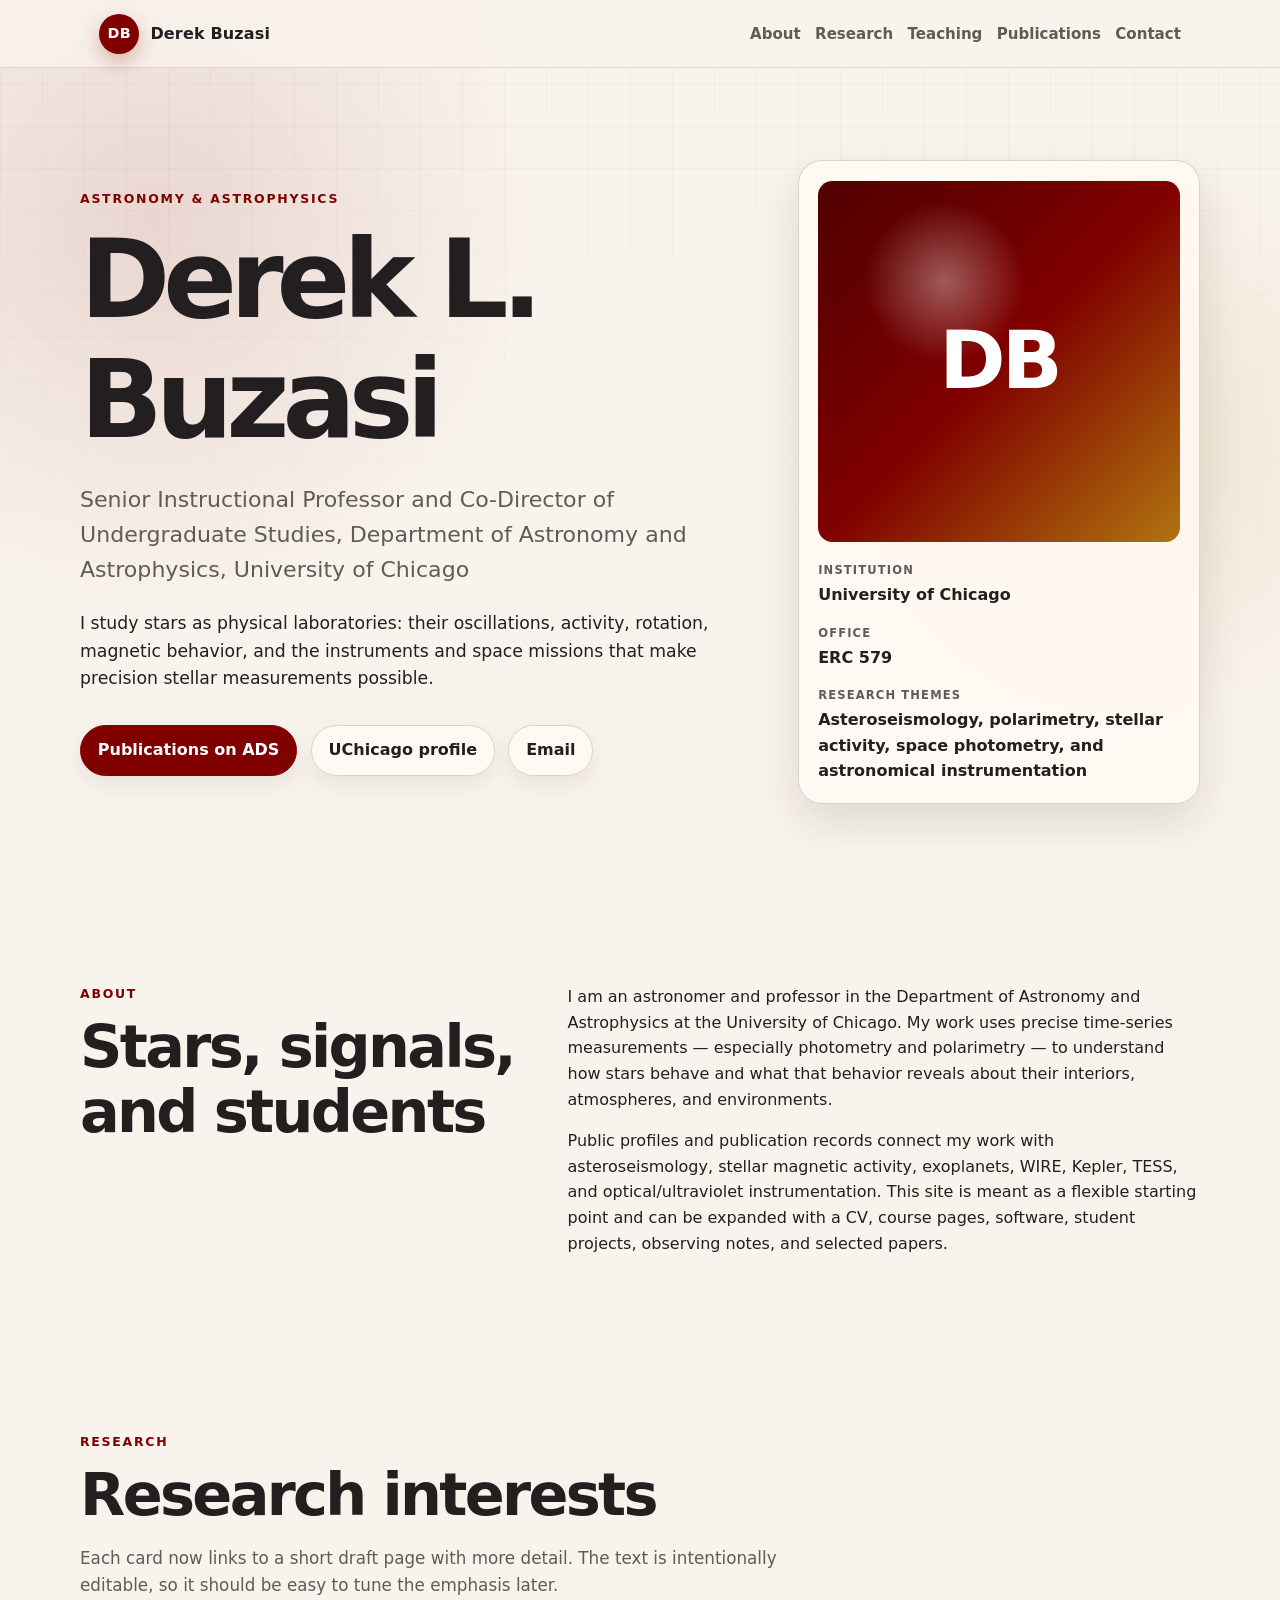
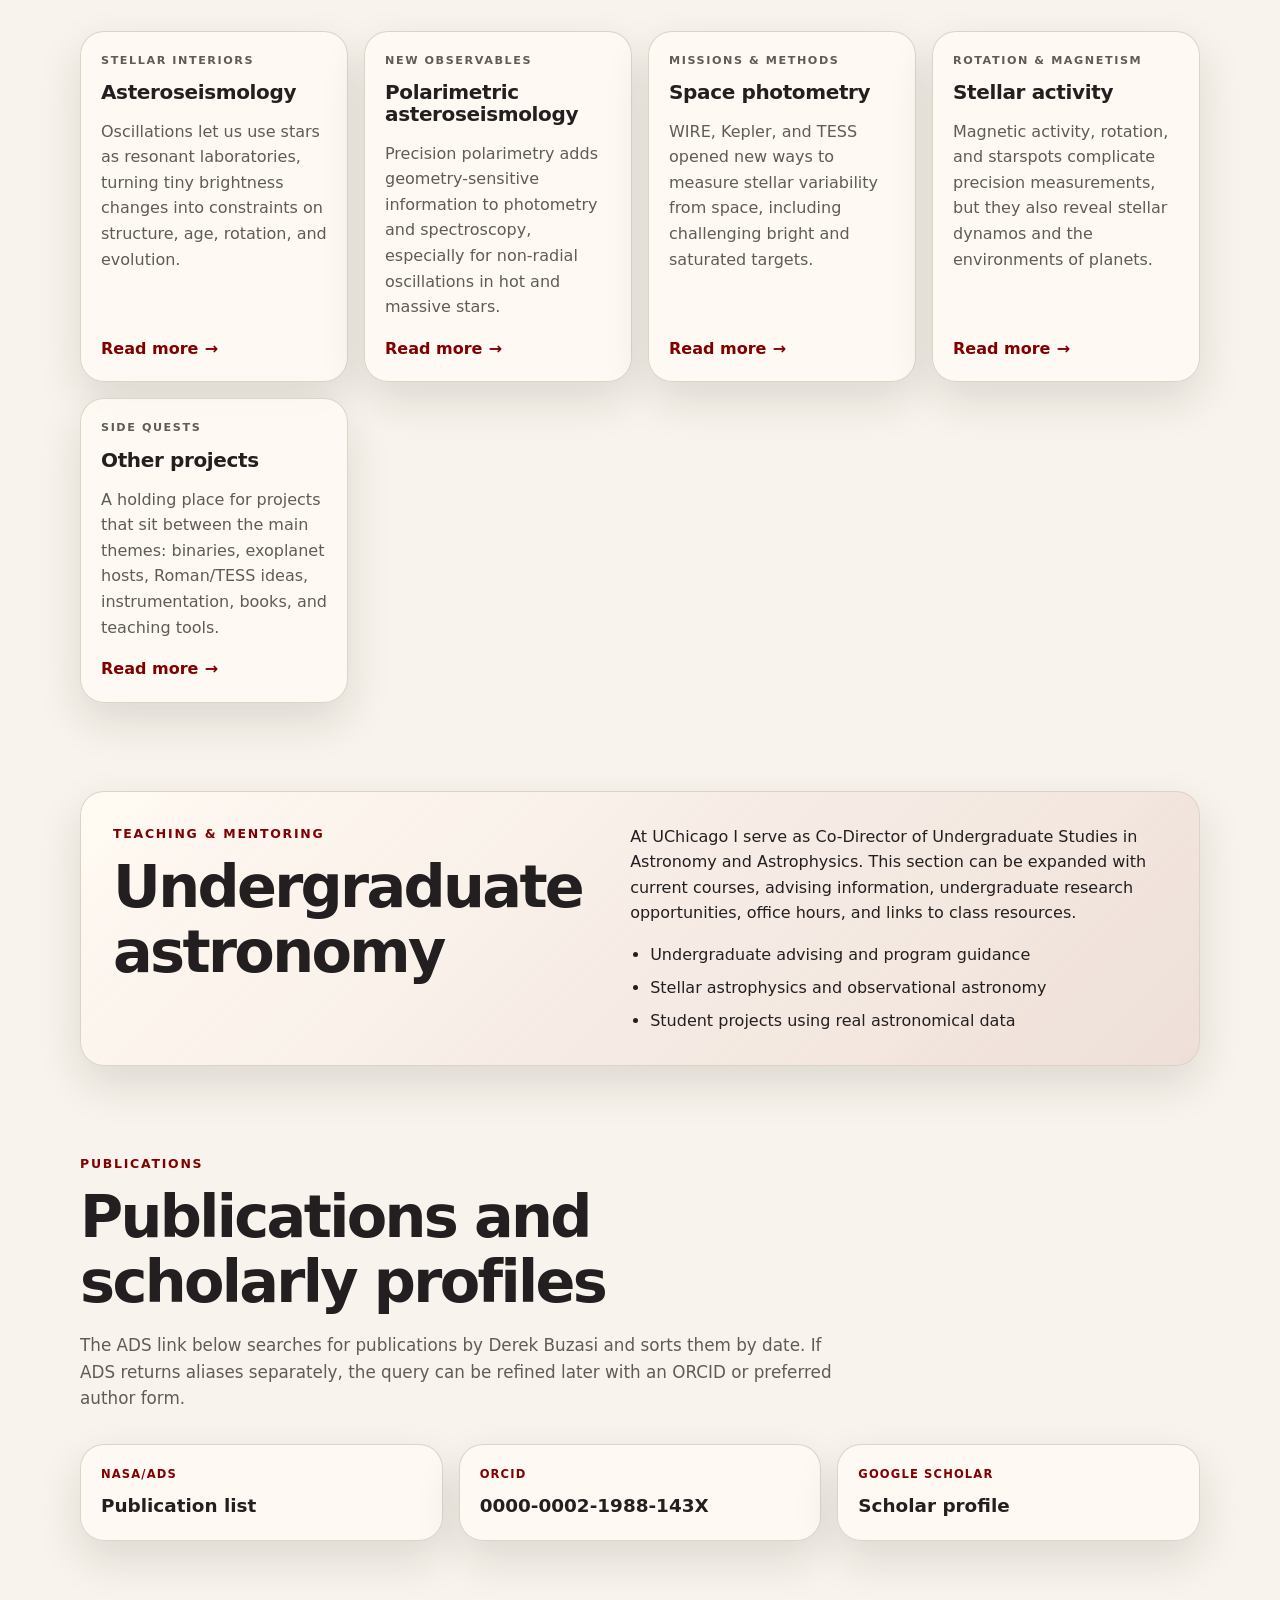
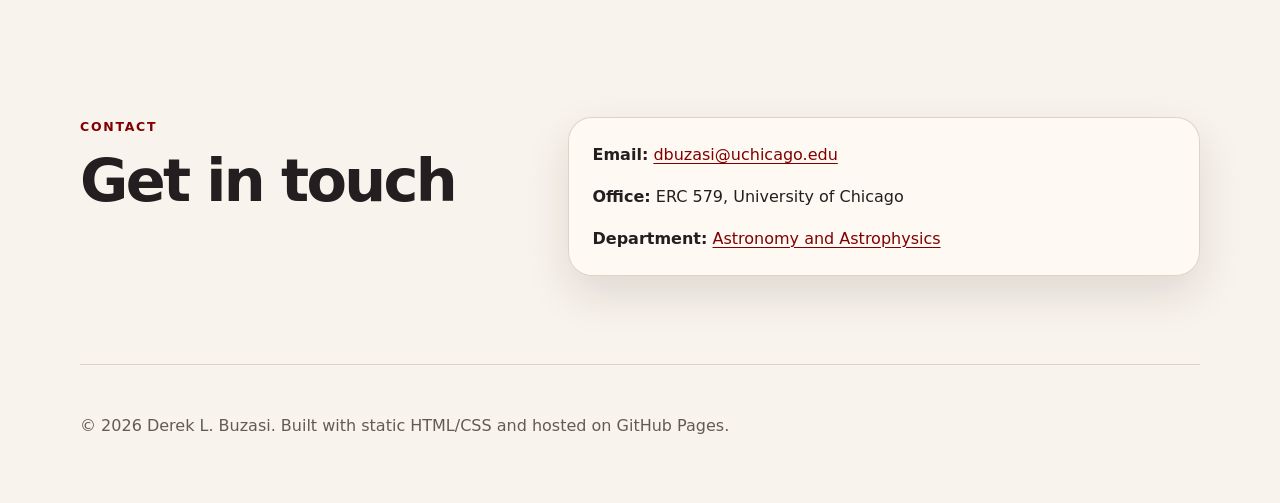
==== index.html @ 6f513673 "Add files via upload Updated research info" ====
<!doctype html>
<html lang="en">
<head>
  <meta charset="utf-8" />
  <meta name="viewport" content="width=device-width, initial-scale=1" />
  <meta name="description" content="Personal academic website for Derek L. Buzasi, astronomer and professor at the University of Chicago." />
  <title>Derek L. Buzasi | Astronomy &amp; Astrophysics</title>
  <link rel="stylesheet" href="styles.css" />
</head>
<body>
  <a class="skip-link" href="#main">Skip to main content</a>

  <header class="site-header">
    <nav class="nav" aria-label="Primary navigation">
      <a class="brand" href="#top" aria-label="Derek Buzasi home">
        <span class="brand-mark" aria-hidden="true">DB</span>
        <span class="brand-text">Derek Buzasi</span>
      </a>
      <div class="nav-links">
        <a href="#about">About</a>
        <a href="#research">Research</a>
        <a href="#teaching">Teaching</a>
        <a href="#publications">Publications</a>
        <a href="#contact">Contact</a>
      </div>
    </nav>
  </header>

  <main id="main">
    <section id="top" class="hero section-shell">
      <div class="hero-text">
        <p class="eyebrow">Astronomy &amp; Astrophysics</p>
        <h1>Derek L. Buzasi</h1>
        <p class="subtitle">Senior Instructional Professor and Co-Director of Undergraduate Studies, Department of Astronomy and Astrophysics, University of Chicago</p>
        <p class="hero-summary">
          I study stars as physical laboratories: their oscillations, activity, rotation, magnetic behavior, and the instruments and space missions that make precision stellar measurements possible.
        </p>
        <div class="button-row" aria-label="Key links">
          <a class="button primary" href="https://ui.adsabs.harvard.edu/search/q=author%3A%22Buzasi%2C%20D%22&sort=date%20desc%2C%20bibcode%20desc&p_=0" target="_blank" rel="noopener">Publications on ADS</a>
          <a class="button" href="https://astrophysics.uchicago.edu/people/profile/derek-buzasi/" target="_blank" rel="noopener">UChicago profile</a>
          <a class="button" href="mailto:dbuzasi@uchicago.edu">Email</a>
        </div>
      </div>
      <aside class="hero-card" aria-label="Profile highlights">
        <div class="portrait-placeholder" aria-hidden="true">DB</div>
        <dl>
          <div>
            <dt>Institution</dt>
            <dd>University of Chicago</dd>
          </div>
          <div>
            <dt>Office</dt>
            <dd>ERC 579</dd>
          </div>
          <div>
            <dt>Research themes</dt>
            <dd>Asteroseismology, polarimetry, stellar activity, space photometry, and astronomical instrumentation</dd>
          </div>
        </dl>
      </aside>
    </section>

    <section id="about" class="section-shell two-column">
      <div>
        <p class="eyebrow">About</p>
        <h2>Stars, signals, and students</h2>
      </div>
      <div class="prose">
        <p>
          I am an astronomer and professor in the Department of Astronomy and Astrophysics at the University of Chicago. My work uses precise time-series measurements — especially photometry and polarimetry — to understand how stars behave and what that behavior reveals about their interiors, atmospheres, and environments.
        </p>
        <p>
          Public profiles and publication records connect my work with asteroseismology, stellar magnetic activity, exoplanets, WIRE, Kepler, TESS, and optical/ultraviolet instrumentation. This site is meant as a flexible starting point and can be expanded with a CV, course pages, software, student projects, observing notes, and selected papers.
        </p>
      </div>
    </section>

    <section id="research" class="section-shell">
      <div class="section-heading">
        <p class="eyebrow">Research</p>
        <h2>Research interests</h2>
        <p>Each card now links to a short draft page with more detail. The text is intentionally editable, so it should be easy to tune the emphasis later.</p>
      </div>
      <div class="card-grid research-grid">
        <article class="card linked-card">
          <p class="card-kicker">stellar interiors</p>
          <h3>Asteroseismology</h3>
          <p>
            Oscillations let us use stars as resonant laboratories, turning tiny brightness changes into constraints on structure, age, rotation, and evolution.
          </p>
          <a class="card-link" href="research/asteroseismology.html">Read more</a>
        </article>
        <article class="card linked-card">
          <p class="card-kicker">new observables</p>
          <h3>Polarimetric asteroseismology</h3>
          <p>
            Precision polarimetry adds geometry-sensitive information to photometry and spectroscopy, especially for non-radial oscillations in hot and massive stars.
          </p>
          <a class="card-link" href="research/polarimetry.html">Read more</a>
        </article>
        <article class="card linked-card">
          <p class="card-kicker">missions &amp; methods</p>
          <h3>Space photometry</h3>
          <p>
            WIRE, Kepler, and TESS opened new ways to measure stellar variability from space, including challenging bright and saturated targets.
          </p>
          <a class="card-link" href="research/space-photometry.html">Read more</a>
        </article>
        <article class="card linked-card">
          <p class="card-kicker">rotation &amp; magnetism</p>
          <h3>Stellar activity</h3>
          <p>
            Magnetic activity, rotation, and starspots complicate precision measurements, but they also reveal stellar dynamos and the environments of planets.
          </p>
          <a class="card-link" href="research/stellar-activity.html">Read more</a>
        </article>
        <article class="card linked-card">
          <p class="card-kicker">side quests</p>
          <h3>Other projects</h3>
          <p>
            A holding place for projects that sit between the main themes: binaries, exoplanet hosts, Roman/TESS ideas, instrumentation, books, and teaching tools.
          </p>
          <a class="card-link" href="research/side-quests.html">Read more</a>
        </article>
      </div>
    </section>

    <section id="teaching" class="section-shell two-column accent-panel">
      <div>
        <p class="eyebrow">Teaching &amp; mentoring</p>
        <h2>Undergraduate astronomy</h2>
      </div>
      <div class="prose">
        <p>
          At UChicago I serve as Co-Director of Undergraduate Studies in Astronomy and Astrophysics. This section can be expanded with current courses, advising information, undergraduate research opportunities, office hours, and links to class resources.
        </p>
        <ul class="clean-list">
          <li>Undergraduate advising and program guidance</li>
          <li>Stellar astrophysics and observational astronomy</li>
          <li>Student projects using real astronomical data</li>
        </ul>
      </div>
    </section>

    <section id="publications" class="section-shell publications">
      <div class="section-heading">
        <p class="eyebrow">Publications</p>
        <h2>Publications and scholarly profiles</h2>
        <p>
          The ADS link below searches for publications by Derek Buzasi and sorts them by date. If ADS returns aliases separately, the query can be refined later with an ORCID or preferred author form.
        </p>
      </div>
      <div class="link-cards">
        <a class="link-card" href="https://ui.adsabs.harvard.edu/search/q=author%3A%22Buzasi%2C%20D%22&sort=date%20desc%2C%20bibcode%20desc&p_=0" target="_blank" rel="noopener">
          <span>NASA/ADS</span>
          <strong>Publication list</strong>
        </a>
        <a class="link-card" href="https://orcid.org/0000-0002-1988-143X" target="_blank" rel="noopener">
          <span>ORCID</span>
          <strong>0000-0002-1988-143X</strong>
        </a>
        <a class="link-card" href="https://scholar.google.com/citations?hl=en&user=F6C-UZUAAAAJ" target="_blank" rel="noopener">
          <span>Google Scholar</span>
          <strong>Scholar profile</strong>
        </a>
      </div>
    </section>

    <section id="contact" class="section-shell contact-section">
      <div>
        <p class="eyebrow">Contact</p>
        <h2>Get in touch</h2>
      </div>
      <div class="contact-card">
        <p><strong>Email:</strong> <a href="mailto:dbuzasi@uchicago.edu">dbuzasi@uchicago.edu</a></p>
        <p><strong>Office:</strong> ERC 579, University of Chicago</p>
        <p><strong>Department:</strong> <a href="https://astrophysics.uchicago.edu/" target="_blank" rel="noopener">Astronomy and Astrophysics</a></p>
      </div>
    </section>
  </main>

  <footer class="site-footer">
    <p>&copy; <span id="year">2026</span> Derek L. Buzasi. Built with static HTML/CSS and hosted on GitHub Pages.</p>
  </footer>

  <script>
    document.getElementById('year').textContent = new Date().getFullYear();
  </script>
</body>
</html>
---- styles.css ----
:root {
  --bg: #f8f3ec;
  --panel: #fffaf3;
  --ink: #231f20;
  --muted: #625b55;
  --line: #ded1c3;
  --accent: #800000;
  --accent-dark: #4f0000;
  --accent-soft: #ead8d0;
  --gold: #b1740f;
  --shadow: 0 18px 45px rgba(36, 24, 18, 0.12);
  --radius: 24px;
  --max-width: 1120px;
}

* {
  box-sizing: border-box;
}

html {
  scroll-behavior: smooth;
}

body {
  margin: 0;
  font-family: Inter, ui-sans-serif, system-ui, -apple-system, BlinkMacSystemFont, "Segoe UI", sans-serif;
  color: var(--ink);
  background:
    radial-gradient(circle at 12% 6%, rgba(128, 0, 0, 0.12), transparent 24rem),
    radial-gradient(circle at 88% 12%, rgba(177, 116, 15, 0.12), transparent 18rem),
    var(--bg);
  line-height: 1.6;
}

body::before {
  content: "";
  position: fixed;
  inset: 0;
  pointer-events: none;
  background-image:
    linear-gradient(rgba(35, 31, 32, 0.035) 1px, transparent 1px),
    linear-gradient(90deg, rgba(35, 31, 32, 0.035) 1px, transparent 1px);
  background-size: 42px 42px;
  mask-image: linear-gradient(to bottom, black, transparent 72%);
}

a {
  color: var(--accent);
  text-decoration-thickness: 0.08em;
  text-underline-offset: 0.18em;
}

a:hover,
a:focus-visible {
  color: var(--accent-dark);
}

.skip-link {
  position: absolute;
  left: -999px;
  top: 1rem;
  z-index: 20;
  background: var(--ink);
  color: white;
  padding: 0.75rem 1rem;
  border-radius: 999px;
}

.skip-link:focus {
  left: 1rem;
}

.site-header {
  position: sticky;
  top: 0;
  z-index: 10;
  backdrop-filter: blur(18px);
  background: rgba(248, 243, 236, 0.86);
  border-bottom: 1px solid rgba(222, 209, 195, 0.8);
}

.nav {
  max-width: var(--max-width);
  margin: 0 auto;
  padding: 0.85rem 1.2rem;
  display: flex;
  align-items: center;
  justify-content: space-between;
  gap: 1rem;
}

.brand {
  display: inline-flex;
  align-items: center;
  gap: 0.7rem;
  color: var(--ink);
  text-decoration: none;
  font-weight: 800;
  letter-spacing: 0.01em;
}

.brand-mark {
  display: grid;
  place-items: center;
  width: 2.5rem;
  height: 2.5rem;
  border-radius: 50%;
  background: var(--accent);
  color: white;
  font-size: 0.9rem;
  box-shadow: 0 8px 20px rgba(128, 0, 0, 0.28);
}

.nav-links {
  display: flex;
  flex-wrap: wrap;
  justify-content: flex-end;
  gap: 0.2rem 0.9rem;
  font-size: 0.94rem;
}

.nav-links a {
  color: var(--muted);
  text-decoration: none;
  font-weight: 700;
}

.nav-links a:hover,
.nav-links a:focus-visible {
  color: var(--accent);
}

.section-shell {
  width: min(var(--max-width), calc(100% - 2rem));
  margin: 0 auto;
  padding: 5.5rem 0;
  position: relative;
}

.hero {
  min-height: calc(100vh - 4.5rem);
  display: grid;
  grid-template-columns: minmax(0, 1.25fr) minmax(280px, 0.75fr);
  align-items: center;
  gap: 3rem;
}

.eyebrow,
.card-kicker {
  margin: 0 0 0.7rem;
  color: var(--accent);
  font-weight: 900;
  text-transform: uppercase;
  letter-spacing: 0.14em;
  font-size: 0.78rem;
}

.card-kicker {
  font-size: 0.7rem;
}

h1,
h2,
h3 {
  line-height: 1.1;
  margin: 0;
}

h1 {
  font-size: clamp(3.2rem, 9vw, 6.8rem);
  letter-spacing: -0.065em;
  max-width: 9ch;
}

h2 {
  font-size: clamp(2rem, 4.6vw, 3.8rem);
  letter-spacing: -0.045em;
}

h3 {
  font-size: 1.25rem;
  letter-spacing: -0.018em;
}

.subtitle {
  max-width: 760px;
  font-size: clamp(1.1rem, 2vw, 1.38rem);
  color: var(--muted);
  margin: 1.4rem 0 0;
}

.subtitle.narrow {
  max-width: 860px;
}

.hero-summary {
  max-width: 720px;
  font-size: 1.08rem;
  margin: 1.4rem 0 0;
}

.button-row {
  display: flex;
  flex-wrap: wrap;
  gap: 0.85rem;
  margin-top: 2rem;
}

.button {
  display: inline-flex;
  align-items: center;
  justify-content: center;
  min-height: 2.9rem;
  padding: 0.72rem 1.05rem;
  border: 1px solid var(--line);
  border-radius: 999px;
  background: rgba(255, 250, 243, 0.82);
  color: var(--ink);
  text-decoration: none;
  font-weight: 800;
  box-shadow: 0 8px 24px rgba(36, 24, 18, 0.08);
  transition: transform 160ms ease, box-shadow 160ms ease;
}

.button.primary {
  background: var(--accent);
  border-color: var(--accent);
  color: white;
}

.button:hover,
.button:focus-visible {
  transform: translateY(-1px);
  box-shadow: var(--shadow);
}

.hero-card,
.card,
.contact-card,
.link-card,
.accent-panel,
.detail-card,
.detail-sidebar {
  border: 1px solid rgba(222, 209, 195, 0.95);
  background: rgba(255, 250, 243, 0.86);
  box-shadow: var(--shadow);
  border-radius: var(--radius);
}

.hero-card {
  padding: 1.2rem;
}

.portrait-placeholder {
  display: grid;
  place-items: center;
  aspect-ratio: 1 / 1;
  width: 100%;
  border-radius: calc(var(--radius) - 0.6rem);
  background:
    radial-gradient(circle at 35% 28%, rgba(255, 255, 255, 0.35), transparent 5rem),
    linear-gradient(135deg, var(--accent-dark), var(--accent), var(--gold));
  color: white;
  font-size: clamp(3rem, 8vw, 5rem);
  font-weight: 900;
  letter-spacing: -0.05em;
}

.hero-card dl {
  margin: 1.2rem 0 0;
  display: grid;
  gap: 1rem;
}

.hero-card dt {
  color: var(--muted);
  text-transform: uppercase;
  letter-spacing: 0.1em;
  font-size: 0.72rem;
  font-weight: 900;
}

.hero-card dd {
  margin: 0.15rem 0 0;
  font-weight: 750;
}

.two-column {
  display: grid;
  grid-template-columns: 0.82fr 1.18fr;
  gap: 3rem;
  align-items: start;
}

.prose p:first-child,
.detail-block p:first-child {
  margin-top: 0;
}

.prose p:last-child,
.detail-block p:last-child {
  margin-bottom: 0;
}

.section-heading {
  max-width: 760px;
  margin-bottom: 2rem;
}

.section-heading p:last-child {
  color: var(--muted);
  font-size: 1.05rem;
}

.card-grid {
  display: grid;
  grid-template-columns: repeat(auto-fit, minmax(220px, 1fr));
  gap: 1rem;
}

.card {
  min-height: 300px;
  padding: 1.25rem;
}

.linked-card {
  display: flex;
  flex-direction: column;
}

.card p {
  color: var(--muted);
}

.card-link {
  margin-top: auto;
  display: inline-flex;
  align-items: center;
  width: fit-content;
  color: var(--accent);
  font-weight: 900;
  text-decoration: none;
}

.card-link::after {
  content: "→";
  margin-left: 0.4rem;
}

.accent-panel {
  padding: 2rem;
  background: linear-gradient(135deg, rgba(255, 250, 243, 0.94), rgba(234, 216, 208, 0.72));
}

.clean-list {
  margin: 1rem 0 0;
  padding-left: 1.25rem;
}

.clean-list li + li {
  margin-top: 0.45rem;
}

.link-cards {
  display: grid;
  grid-template-columns: repeat(3, minmax(0, 1fr));
  gap: 1rem;
}

.link-card {
  display: block;
  padding: 1.25rem;
  text-decoration: none;
  color: var(--ink);
  transition: transform 160ms ease;
}

.link-card span {
  display: block;
  color: var(--accent);
  text-transform: uppercase;
  letter-spacing: 0.1em;
  font-size: 0.72rem;
  font-weight: 900;
  margin-bottom: 0.45rem;
}

.link-card strong {
  display: block;
  font-size: 1.15rem;
}

.link-card:hover,
.link-card:focus-visible {
  transform: translateY(-2px);
}

.contact-section {
  display: grid;
  grid-template-columns: 0.82fr 1.18fr;
  gap: 3rem;
  align-items: start;
}

.contact-card {
  padding: 1.5rem;
}

.contact-card p:first-child {
  margin-top: 0;
}

.contact-card p:last-child {
  margin-bottom: 0;
}

.page-hero {
  padding-bottom: 2rem;
}

.page-hero h1 {
  max-width: 13ch;
}

.detail-layout {
  padding-top: 1rem;
  display: grid;
  grid-template-columns: minmax(0, 1.25fr) minmax(280px, 0.75fr);
  gap: 1.4rem;
  align-items: start;
}

.detail-card,
.detail-sidebar {
  padding: 1.5rem;
}

.detail-block + .detail-block {
  margin-top: 2.2rem;
  padding-top: 2rem;
  border-top: 1px solid var(--line);
}

.detail-block h2,
.detail-sidebar h2 {
  font-size: clamp(1.4rem, 2.6vw, 2.1rem);
  margin-bottom: 0.9rem;
}

.detail-block p,
.detail-block li {
  color: var(--muted);
}

.stacked-links {
  grid-template-columns: 1fr;
}

.site-footer {
  width: min(var(--max-width), calc(100% - 2rem));
  margin: 0 auto;
  padding: 2rem 0 3rem;
  color: var(--muted);
  border-top: 1px solid var(--line);
}

@media (max-width: 900px) {
  .hero,
  .two-column,
  .contact-section,
  .detail-layout {
    grid-template-columns: 1fr;
  }

  .hero {
    padding-top: 4rem;
  }

  .link-cards {
    grid-template-columns: repeat(2, minmax(0, 1fr));
  }
}

@media (max-width: 640px) {
  .nav {
    align-items: flex-start;
    flex-direction: column;
  }

  .nav-links {
    justify-content: flex-start;
  }

  .section-shell {
    padding: 4rem 0;
  }

  .hero {
    min-height: auto;
  }

  .link-cards {
    grid-template-columns: 1fr;
  }

  .card {
    min-height: auto;
  }

  .accent-panel {
    padding: 1.25rem;
  }
}
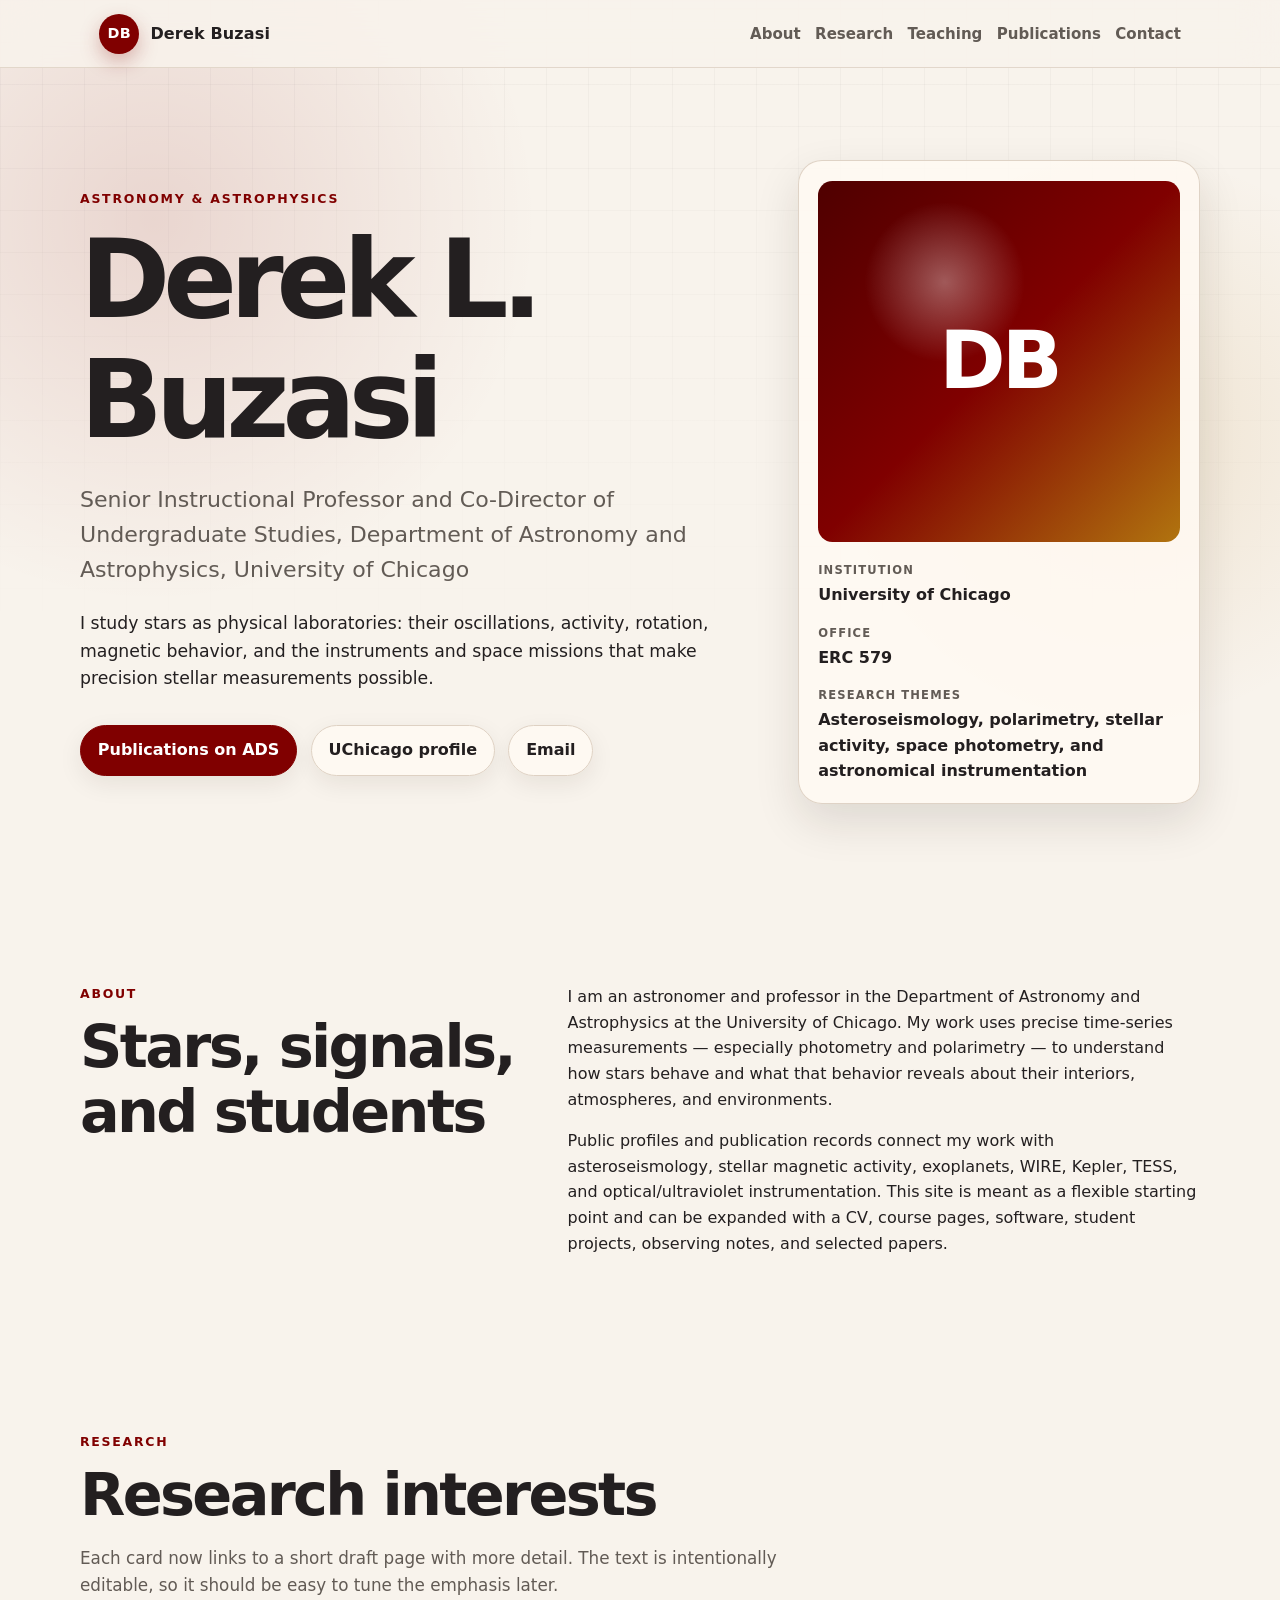
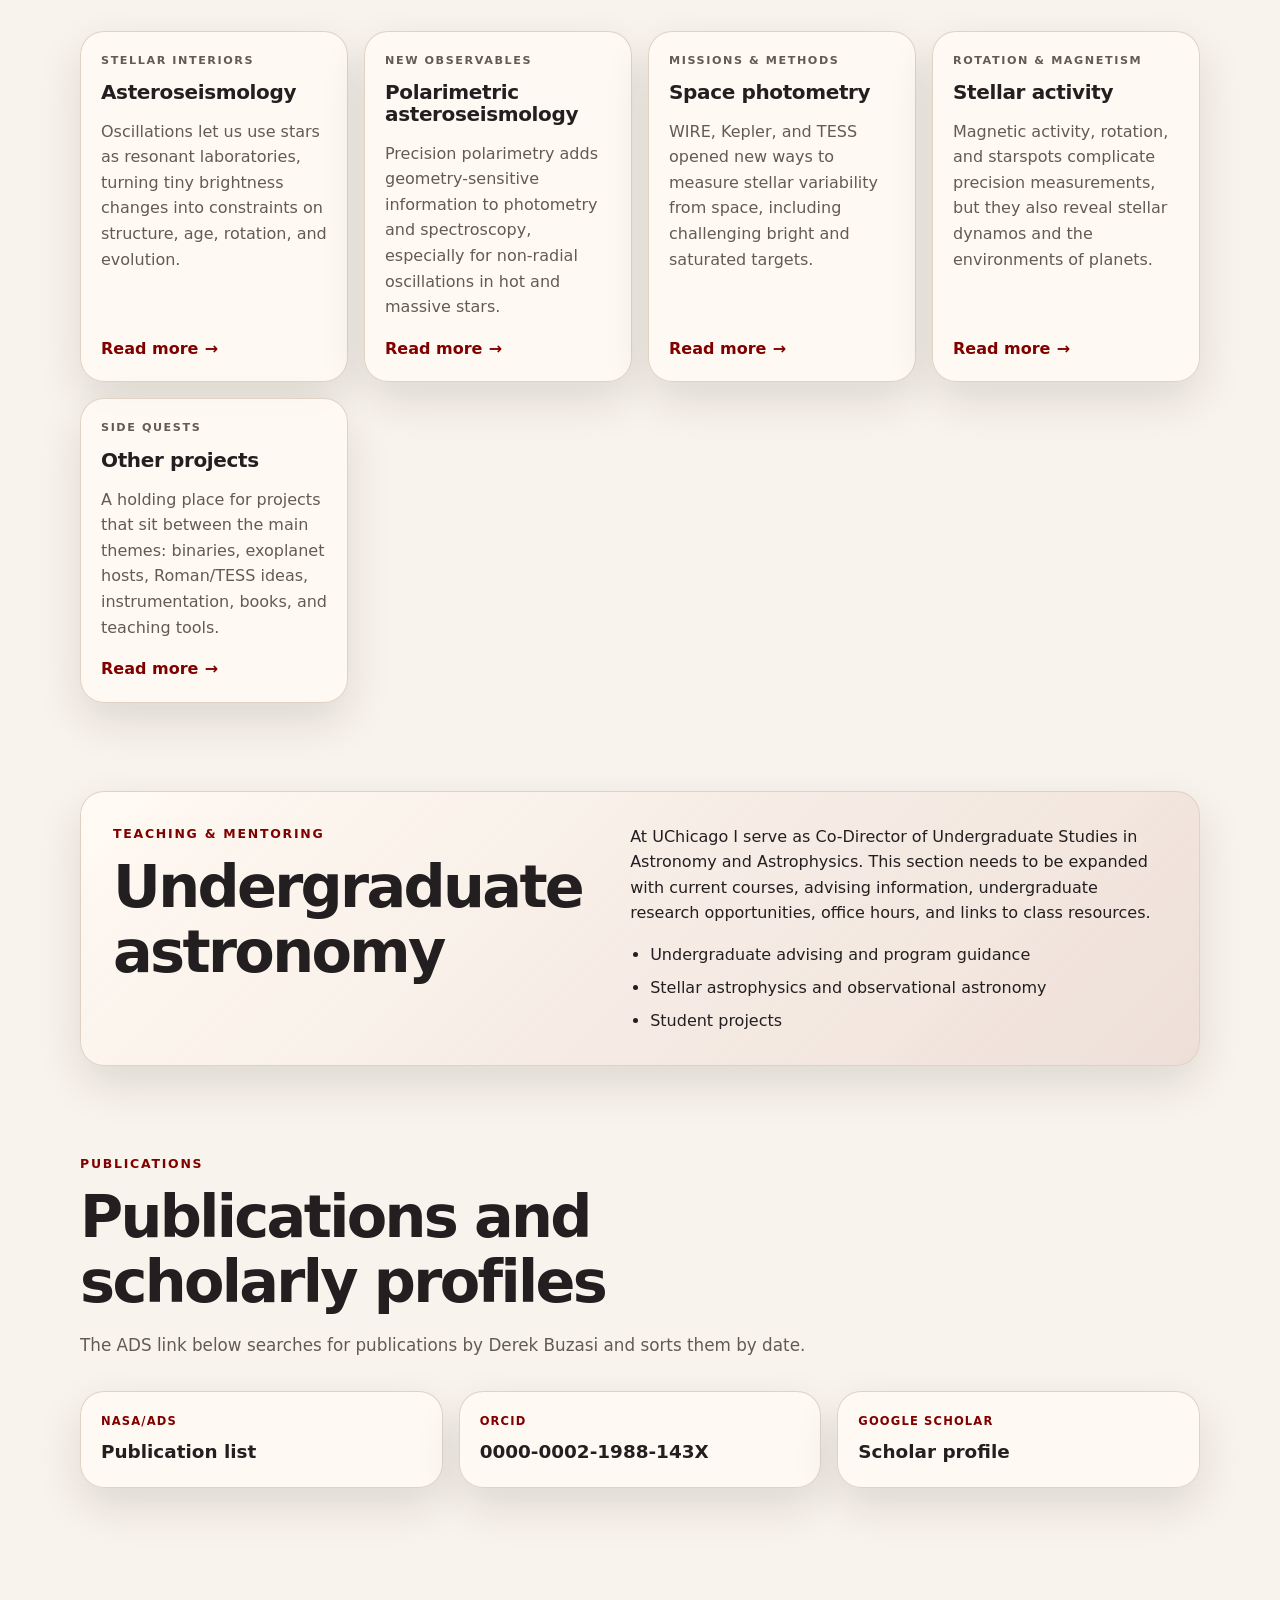
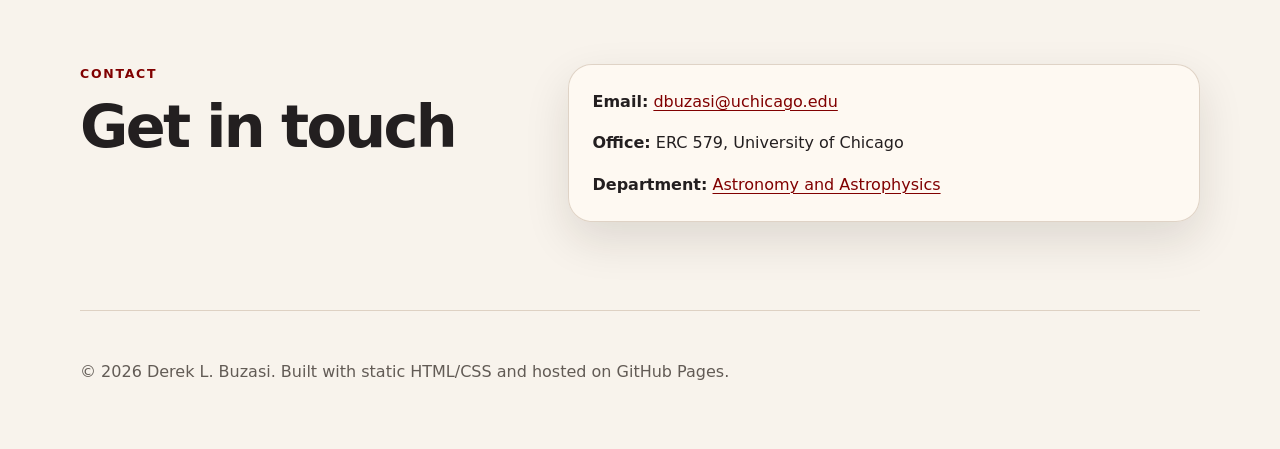
==== commit aed65359: "Update index.html" ====
--- a/index.html
+++ b/index.html
@@ -132,12 +132,13 @@
       </div>
       <div class="prose">
         <p>
-          At UChicago I serve as Co-Director of Undergraduate Studies in Astronomy and Astrophysics. This section can be expanded with current courses, advising information, undergraduate research opportunities, office hours, and links to class resources.
+          At UChicago I serve as Co-Director of Undergraduate Studies in Astronomy and Astrophysics. This section needs to be expanded with current courses, advising information, undergraduate research opportunities, 
+          office hours, and links to class resources.
         </p>
         <ul class="clean-list">
           <li>Undergraduate advising and program guidance</li>
           <li>Stellar astrophysics and observational astronomy</li>
-          <li>Student projects using real astronomical data</li>
+          <li>Student projects</li>
         </ul>
       </div>
     </section>
@@ -147,7 +148,7 @@
         <p class="eyebrow">Publications</p>
         <h2>Publications and scholarly profiles</h2>
         <p>
-          The ADS link below searches for publications by Derek Buzasi and sorts them by date. If ADS returns aliases separately, the query can be refined later with an ORCID or preferred author form.
+          The ADS link below searches for publications by Derek Buzasi and sorts them by date.
         </p>
       </div>
       <div class="link-cards">
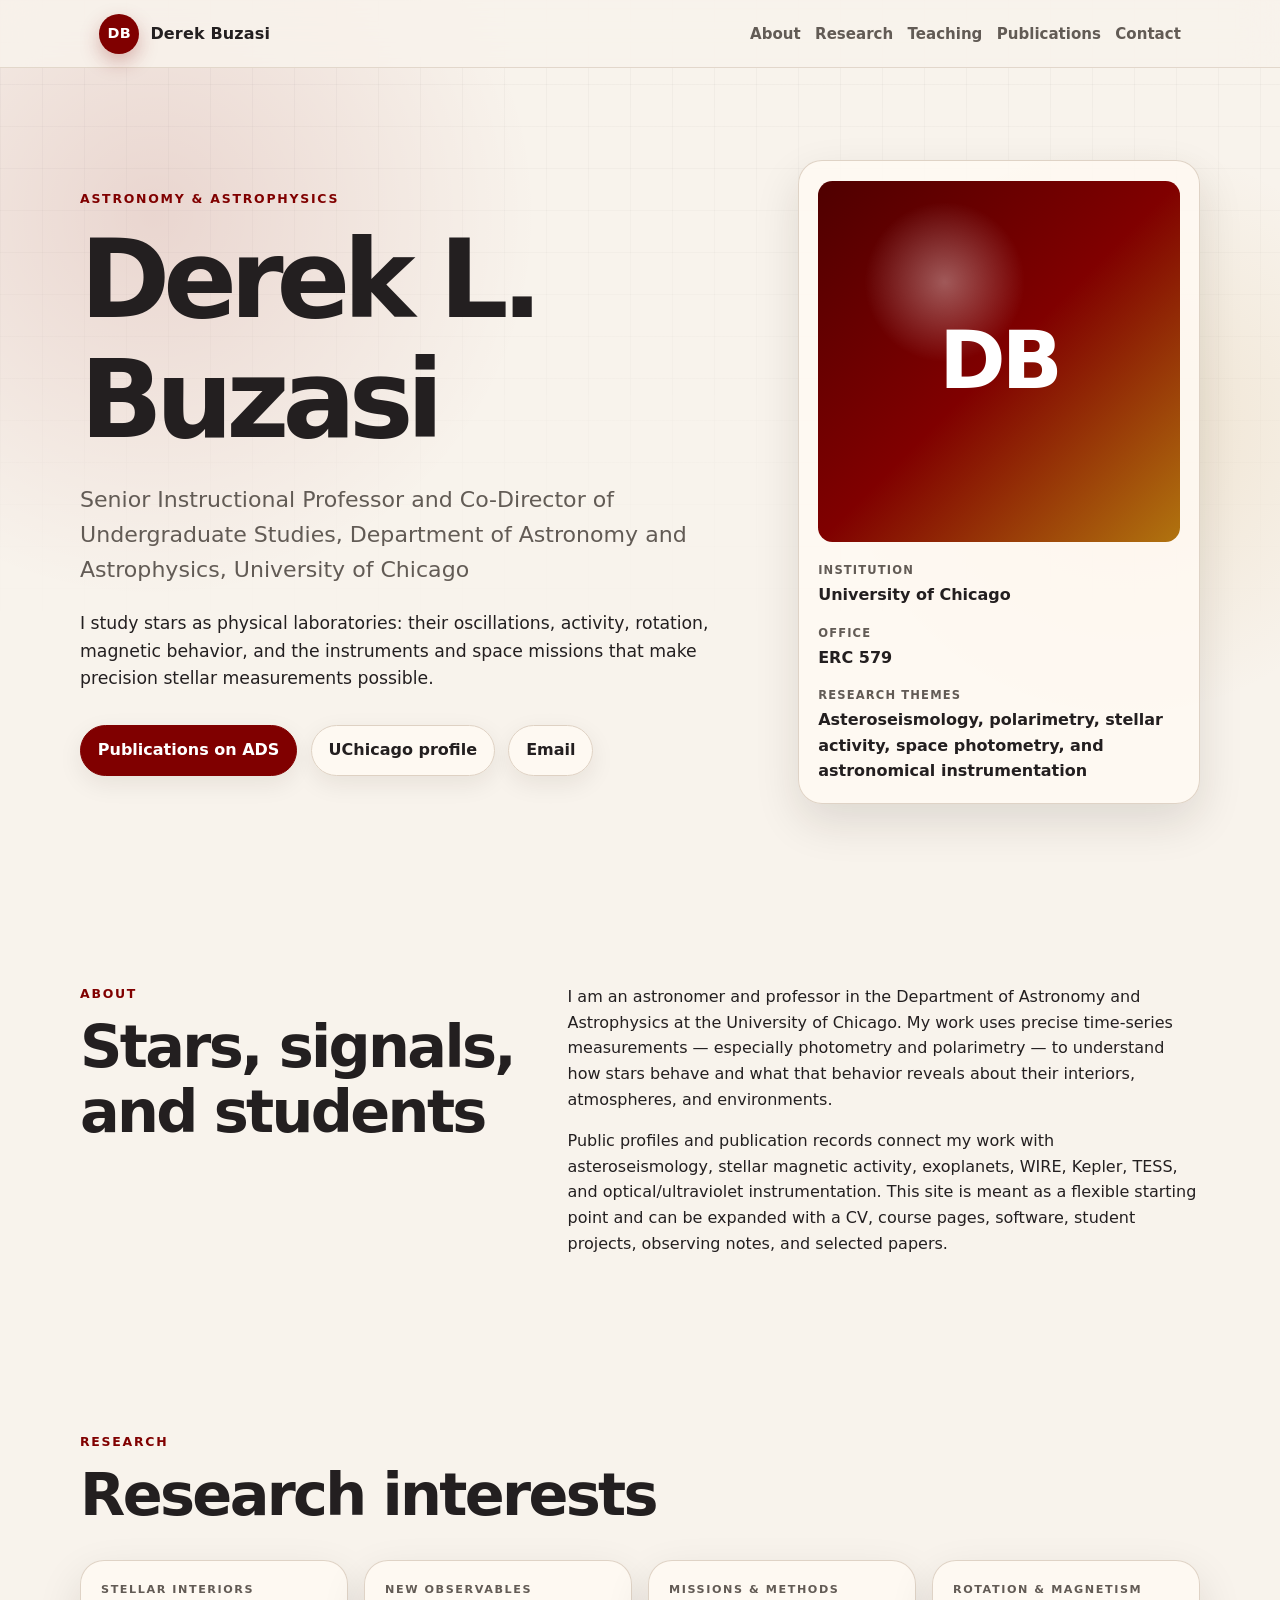
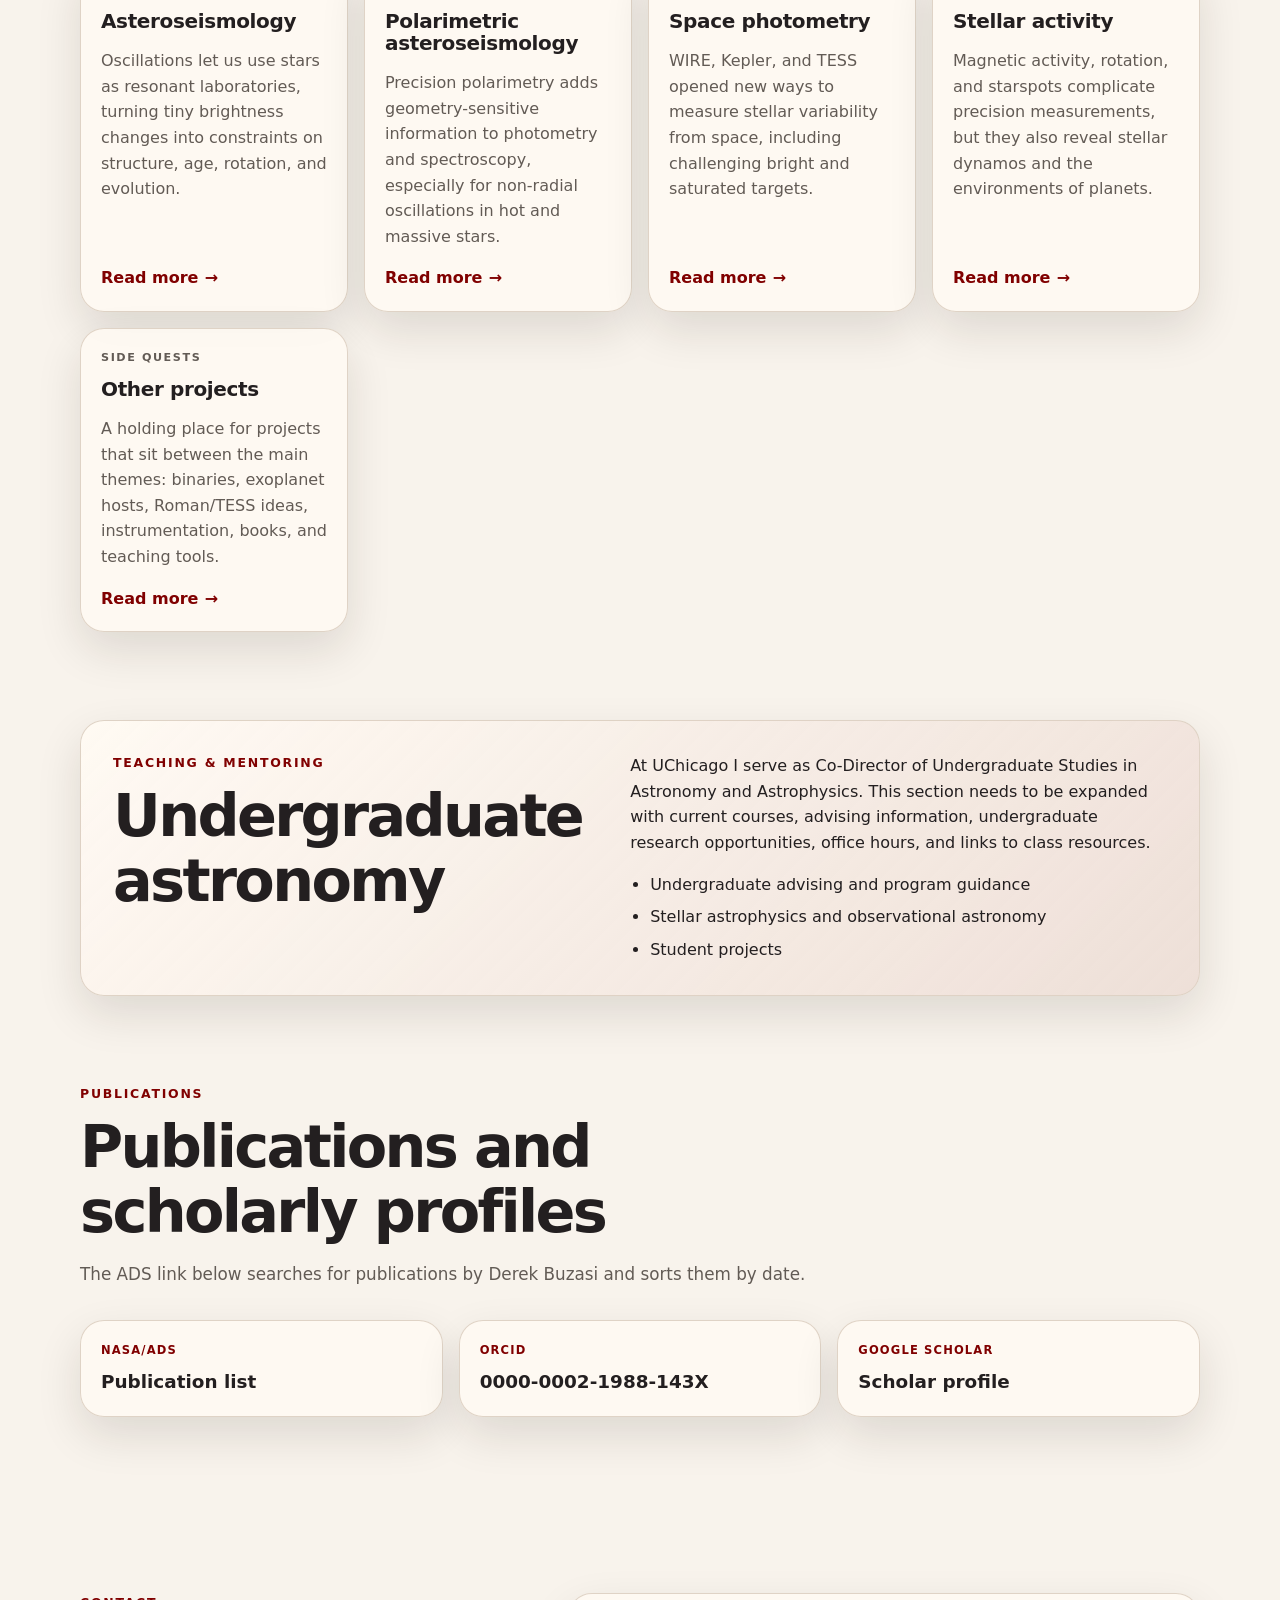
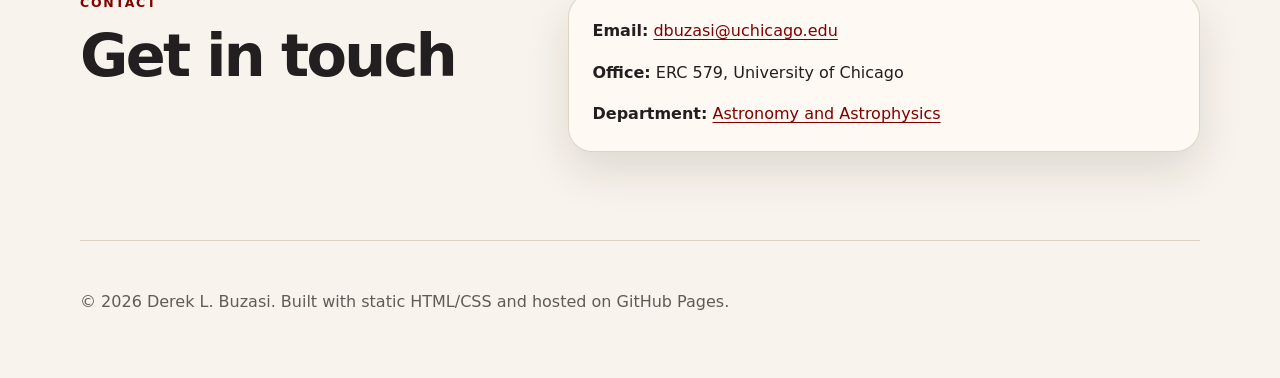
==== commit 4e4cde85: "Update index.html" ====
--- a/index.html
+++ b/index.html
@@ -79,7 +79,6 @@
       <div class="section-heading">
         <p class="eyebrow">Research</p>
         <h2>Research interests</h2>
-        <p>Each card now links to a short draft page with more detail. The text is intentionally editable, so it should be easy to tune the emphasis later.</p>
       </div>
       <div class="card-grid research-grid">
         <article class="card linked-card">
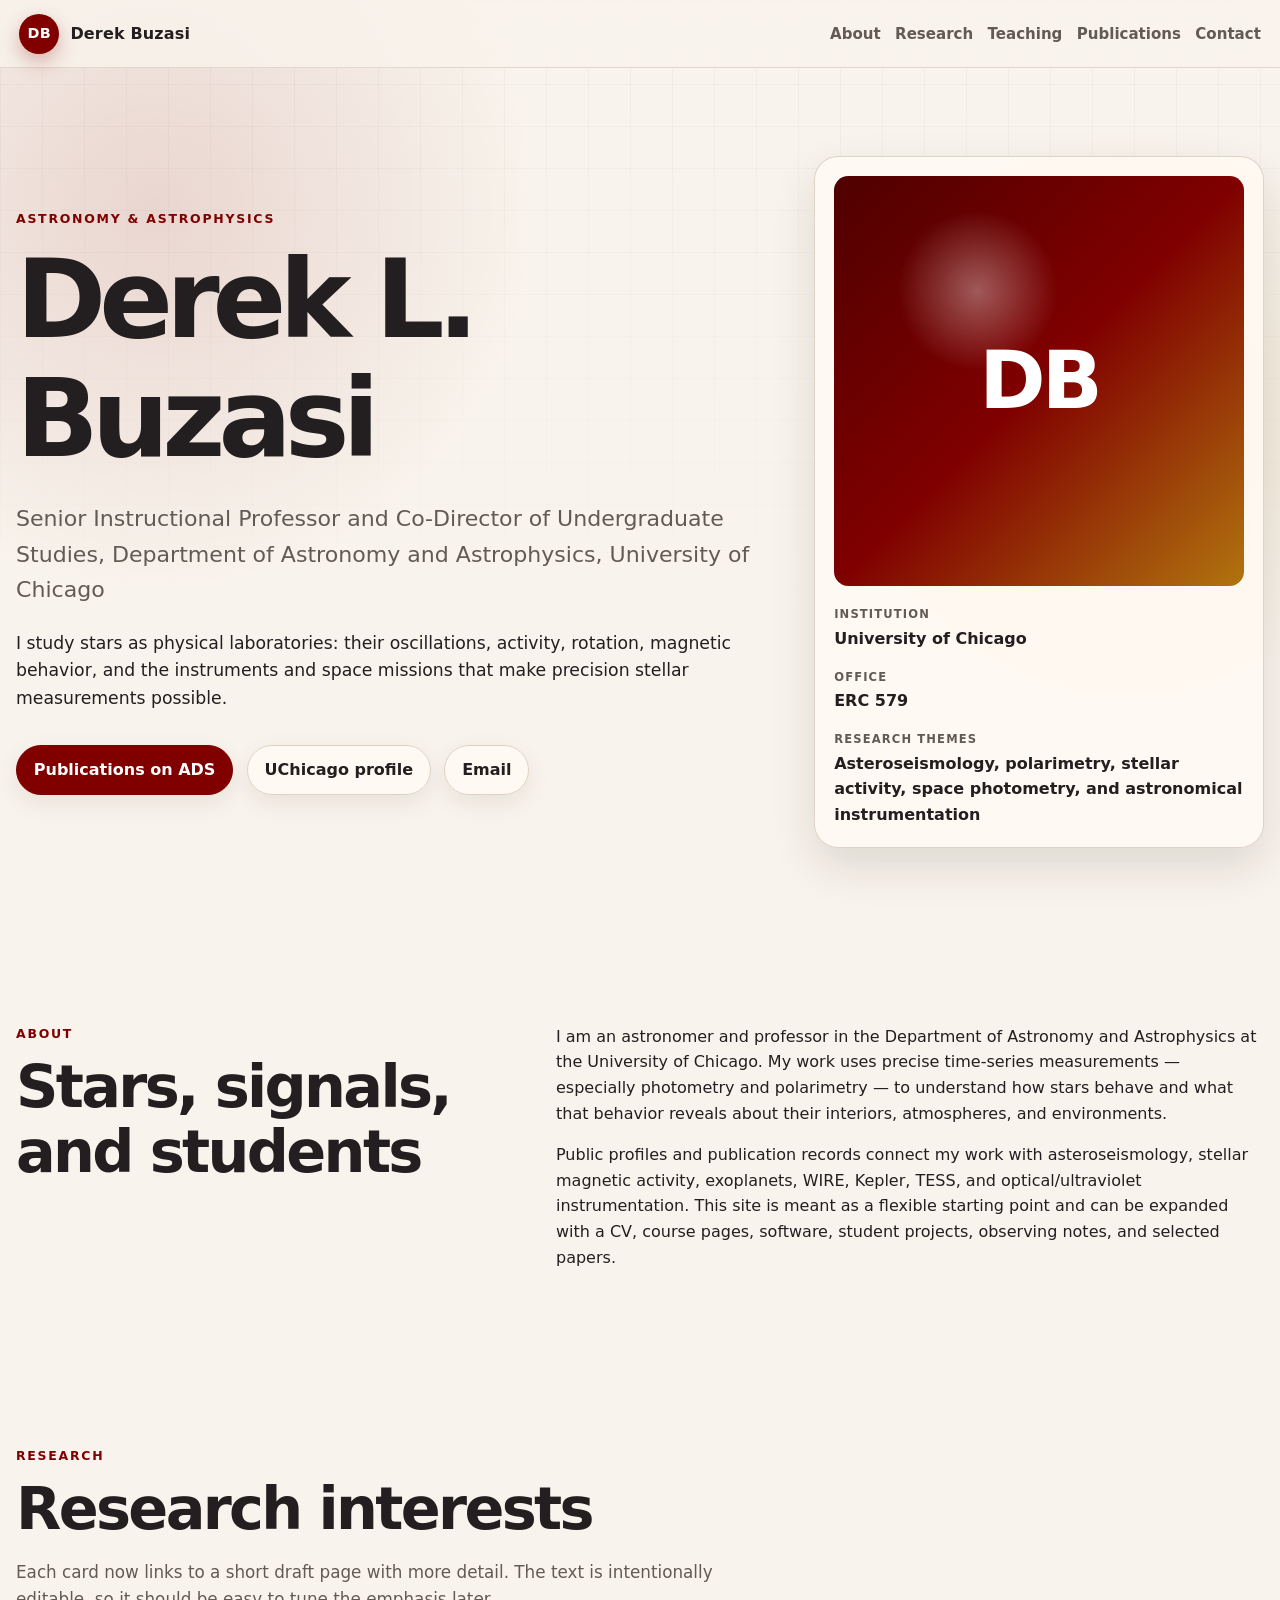
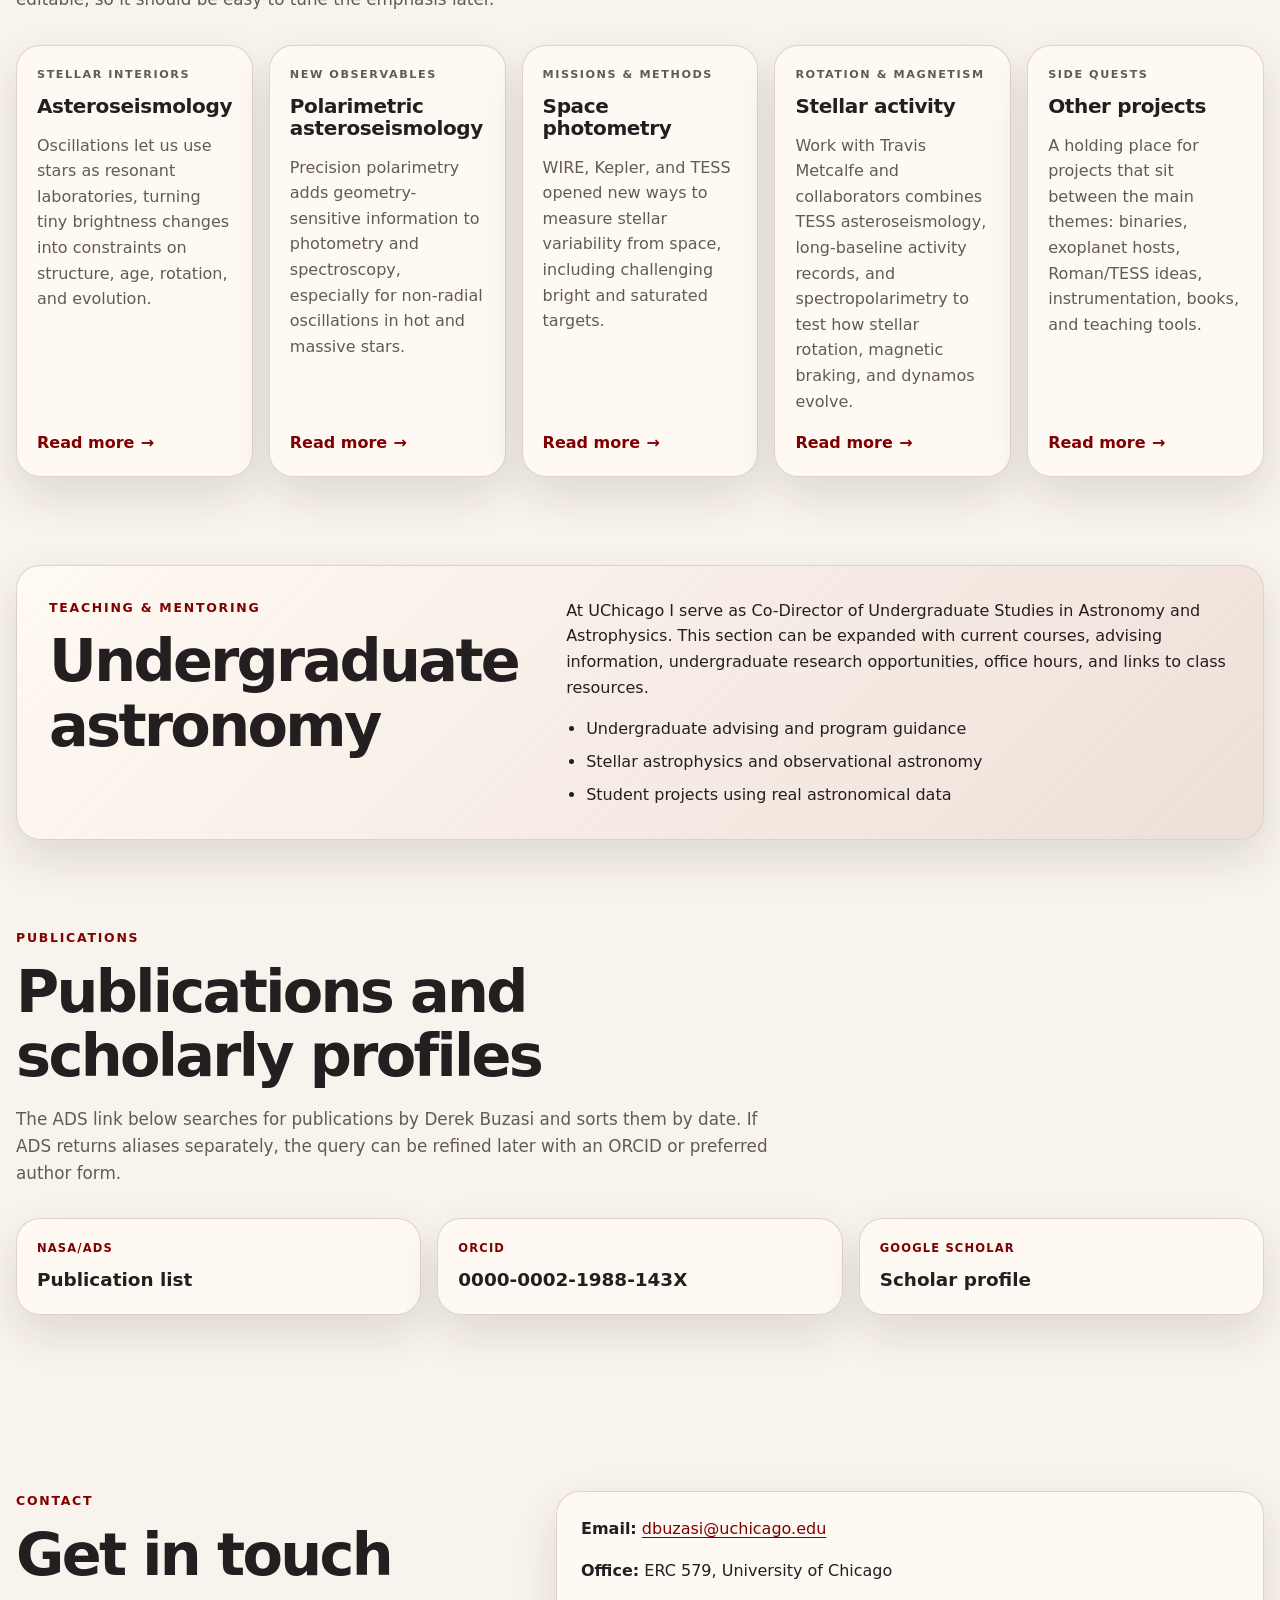
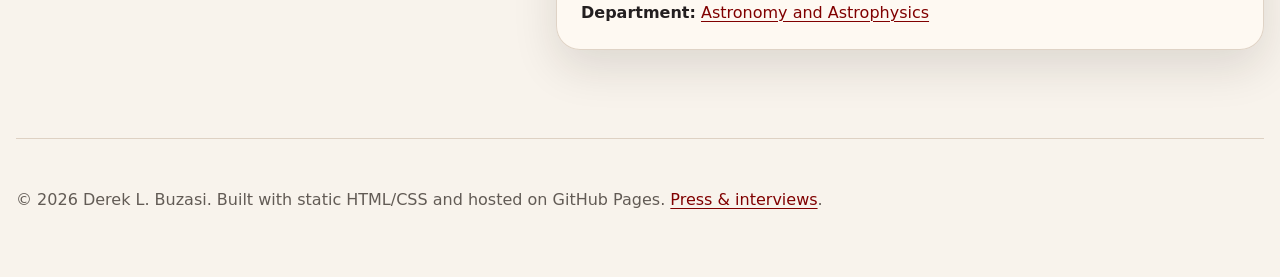
==== commit fadd1ba3: "Updates to stellar activity and press pages" ====
--- a/index.html
+++ b/index.html
@@ -79,6 +79,7 @@
       <div class="section-heading">
         <p class="eyebrow">Research</p>
         <h2>Research interests</h2>
+        <p>Each card now links to a short draft page with more detail. The text is intentionally editable, so it should be easy to tune the emphasis later.</p>
       </div>
       <div class="card-grid research-grid">
         <article class="card linked-card">
@@ -109,7 +110,7 @@
           <p class="card-kicker">rotation &amp; magnetism</p>
           <h3>Stellar activity</h3>
           <p>
-            Magnetic activity, rotation, and starspots complicate precision measurements, but they also reveal stellar dynamos and the environments of planets.
+            Work with Travis Metcalfe and collaborators combines TESS asteroseismology, long-baseline activity records, and spectropolarimetry to test how stellar rotation, magnetic braking, and dynamos evolve.
           </p>
           <a class="card-link" href="research/stellar-activity.html">Read more</a>
         </article>
@@ -131,13 +132,12 @@
       </div>
       <div class="prose">
         <p>
-          At UChicago I serve as Co-Director of Undergraduate Studies in Astronomy and Astrophysics. This section needs to be expanded with current courses, advising information, undergraduate research opportunities, 
-          office hours, and links to class resources.
+          At UChicago I serve as Co-Director of Undergraduate Studies in Astronomy and Astrophysics. This section can be expanded with current courses, advising information, undergraduate research opportunities, office hours, and links to class resources.
         </p>
         <ul class="clean-list">
           <li>Undergraduate advising and program guidance</li>
           <li>Stellar astrophysics and observational astronomy</li>
-          <li>Student projects</li>
+          <li>Student projects using real astronomical data</li>
         </ul>
       </div>
     </section>
@@ -147,7 +147,7 @@
         <p class="eyebrow">Publications</p>
         <h2>Publications and scholarly profiles</h2>
         <p>
-          The ADS link below searches for publications by Derek Buzasi and sorts them by date.
+          The ADS link below searches for publications by Derek Buzasi and sorts them by date. If ADS returns aliases separately, the query can be refined later with an ORCID or preferred author form.
         </p>
       </div>
       <div class="link-cards">
@@ -180,7 +180,7 @@
   </main>
 
   <footer class="site-footer">
-    <p>&copy; <span id="year">2026</span> Derek L. Buzasi. Built with static HTML/CSS and hosted on GitHub Pages.</p>
+    <p>&copy; <span id="year">2026</span> Derek L. Buzasi. Built with static HTML/CSS and hosted on GitHub Pages. <a href="press.html">Press &amp; interviews</a>.</p>
   </footer>
 
   <script>
--- a/styles.css
+++ b/styles.css
@@ -10,7 +10,7 @@
   --gold: #b1740f;
   --shadow: 0 18px 45px rgba(36, 24, 18, 0.12);
   --radius: 24px;
-  --max-width: 1120px;
+  --max-width: 1360px;
 }
 
 * {
@@ -318,6 +318,10 @@
   gap: 1rem;
 }
 
+.research-grid {
+  grid-template-columns: repeat(5, minmax(0, 1fr));
+}
+
 .card {
   min-height: 300px;
   padding: 1.25rem;
@@ -456,12 +460,22 @@
   grid-template-columns: 1fr;
 }
 
+.press-grid {
+  grid-template-columns: repeat(4, minmax(0, 1fr));
+}
+
 .site-footer {
   width: min(var(--max-width), calc(100% - 2rem));
   margin: 0 auto;
   padding: 2rem 0 3rem;
   color: var(--muted);
   border-top: 1px solid var(--line);
+}
+
+@media (max-width: 1180px) {
+  .research-grid {
+    grid-template-columns: repeat(3, minmax(0, 1fr));
+  }
 }
 
 @media (max-width: 900px) {
@@ -476,7 +490,12 @@
     padding-top: 4rem;
   }
 
-  .link-cards {
+  .link-cards,
+  .press-grid {
+    grid-template-columns: repeat(2, minmax(0, 1fr));
+  }
+
+  .research-grid {
     grid-template-columns: repeat(2, minmax(0, 1fr));
   }
 }
@@ -499,7 +518,9 @@
     min-height: auto;
   }
 
-  .link-cards {
+  .link-cards,
+  .press-grid,
+  .research-grid {
     grid-template-columns: 1fr;
   }
 
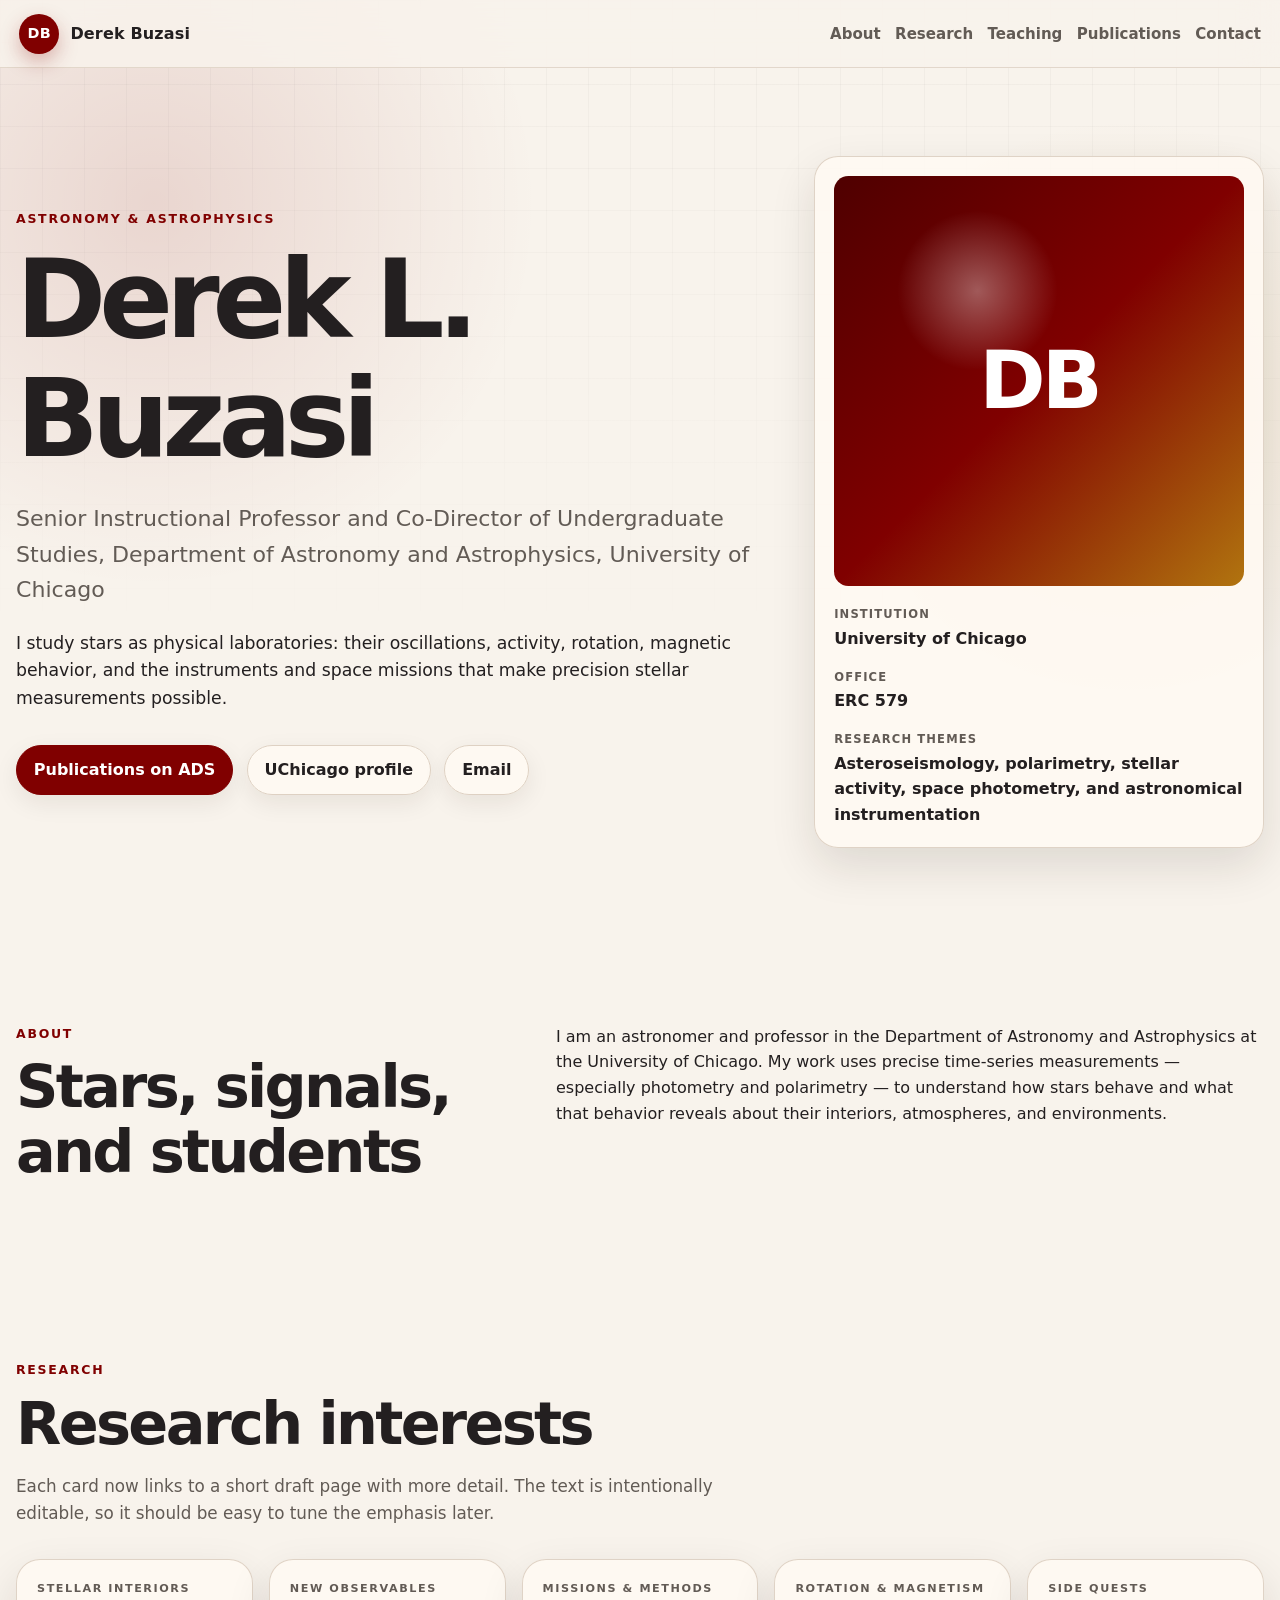
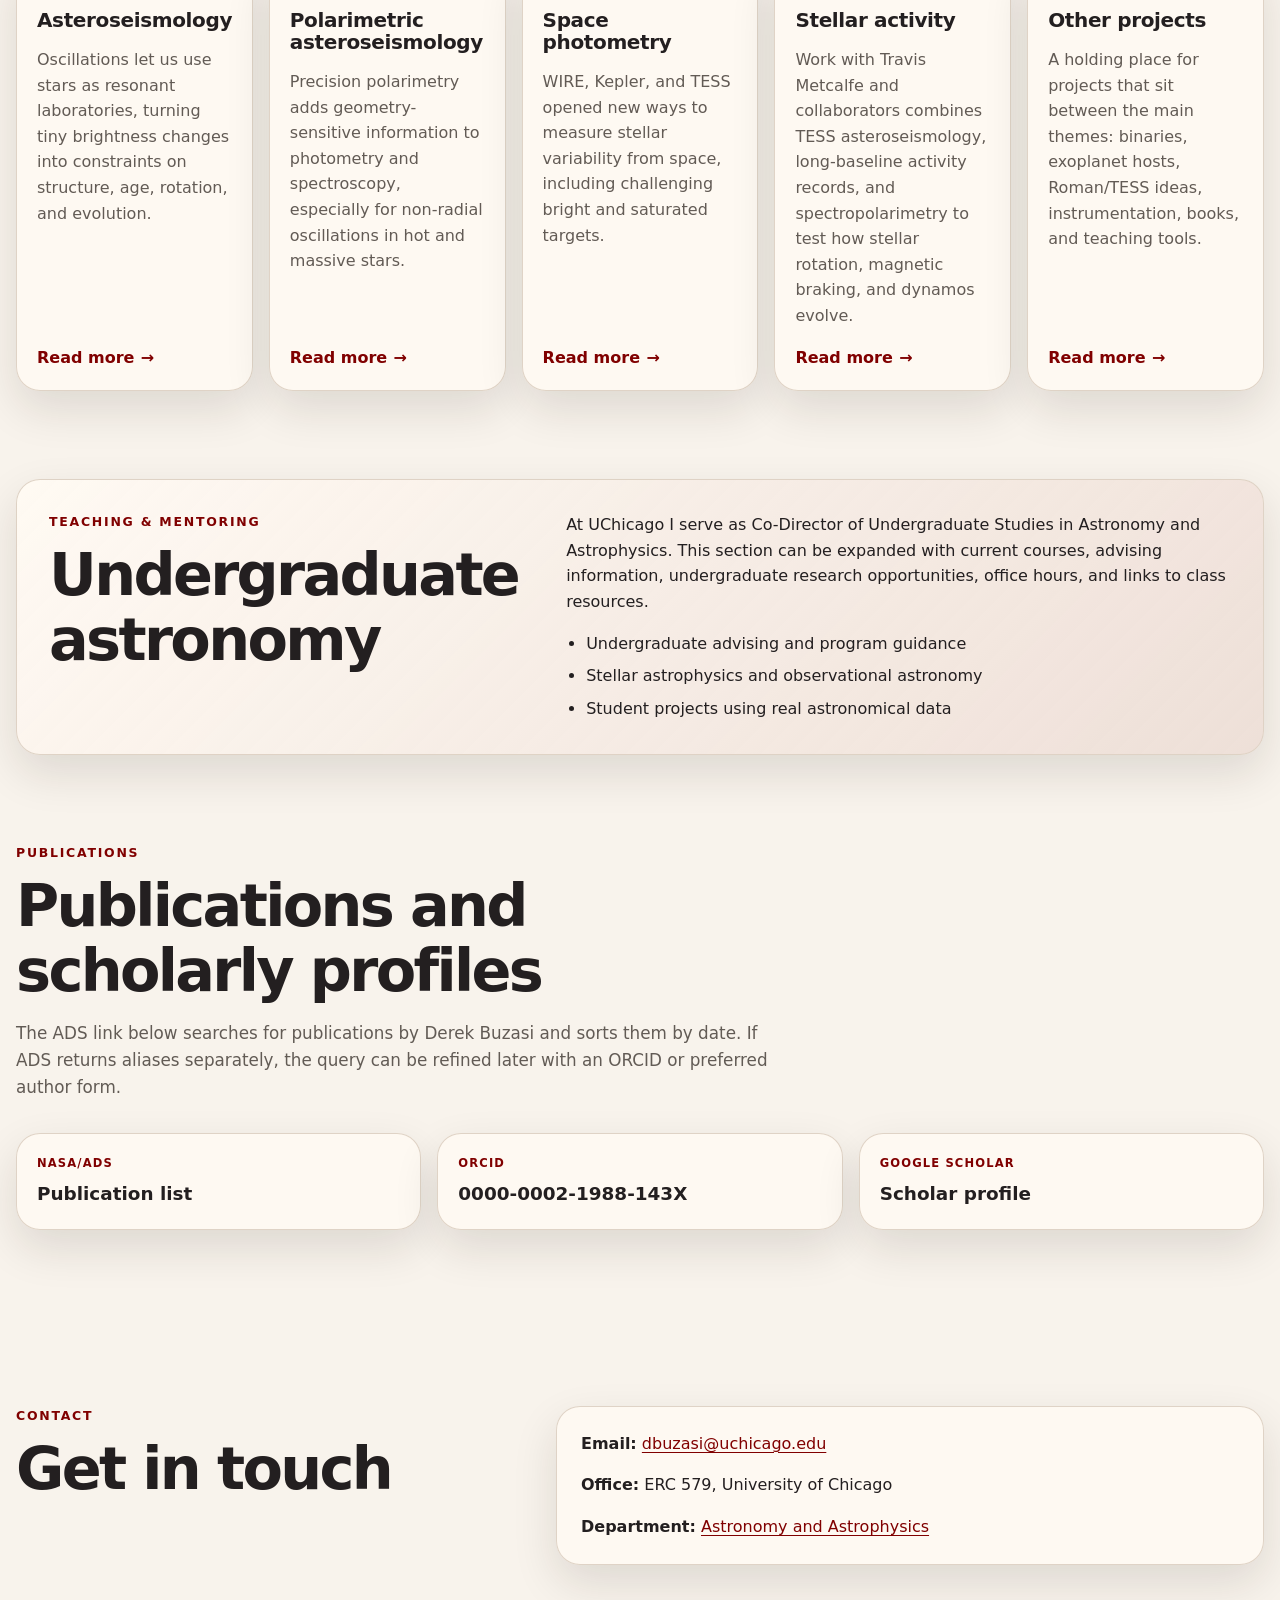
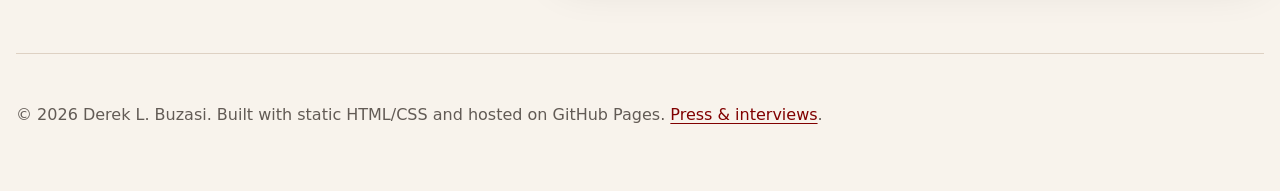
==== commit eb8f87a1: "Update index.html" ====
--- a/index.html
+++ b/index.html
@@ -68,9 +68,6 @@
       <div class="prose">
         <p>
           I am an astronomer and professor in the Department of Astronomy and Astrophysics at the University of Chicago. My work uses precise time-series measurements — especially photometry and polarimetry — to understand how stars behave and what that behavior reveals about their interiors, atmospheres, and environments.
-        </p>
-        <p>
-          Public profiles and publication records connect my work with asteroseismology, stellar magnetic activity, exoplanets, WIRE, Kepler, TESS, and optical/ultraviolet instrumentation. This site is meant as a flexible starting point and can be expanded with a CV, course pages, software, student projects, observing notes, and selected papers.
         </p>
       </div>
     </section>
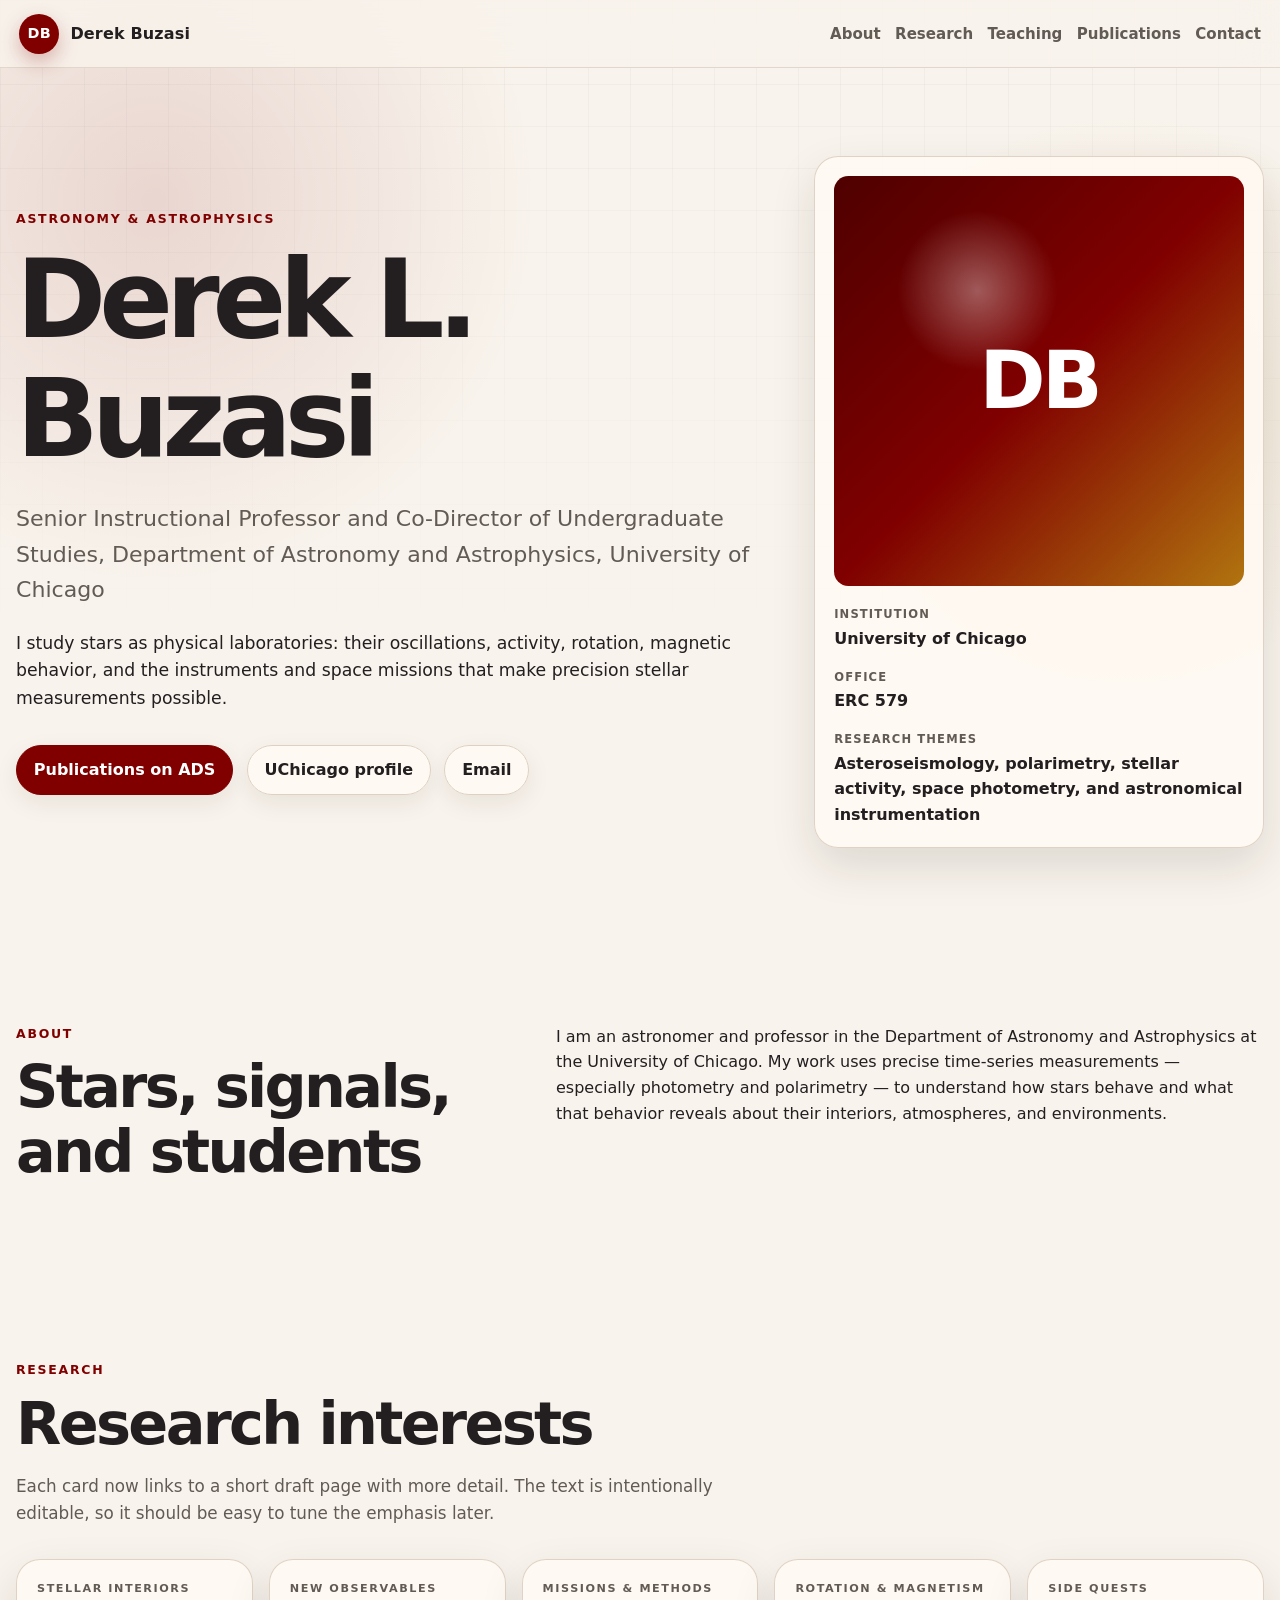
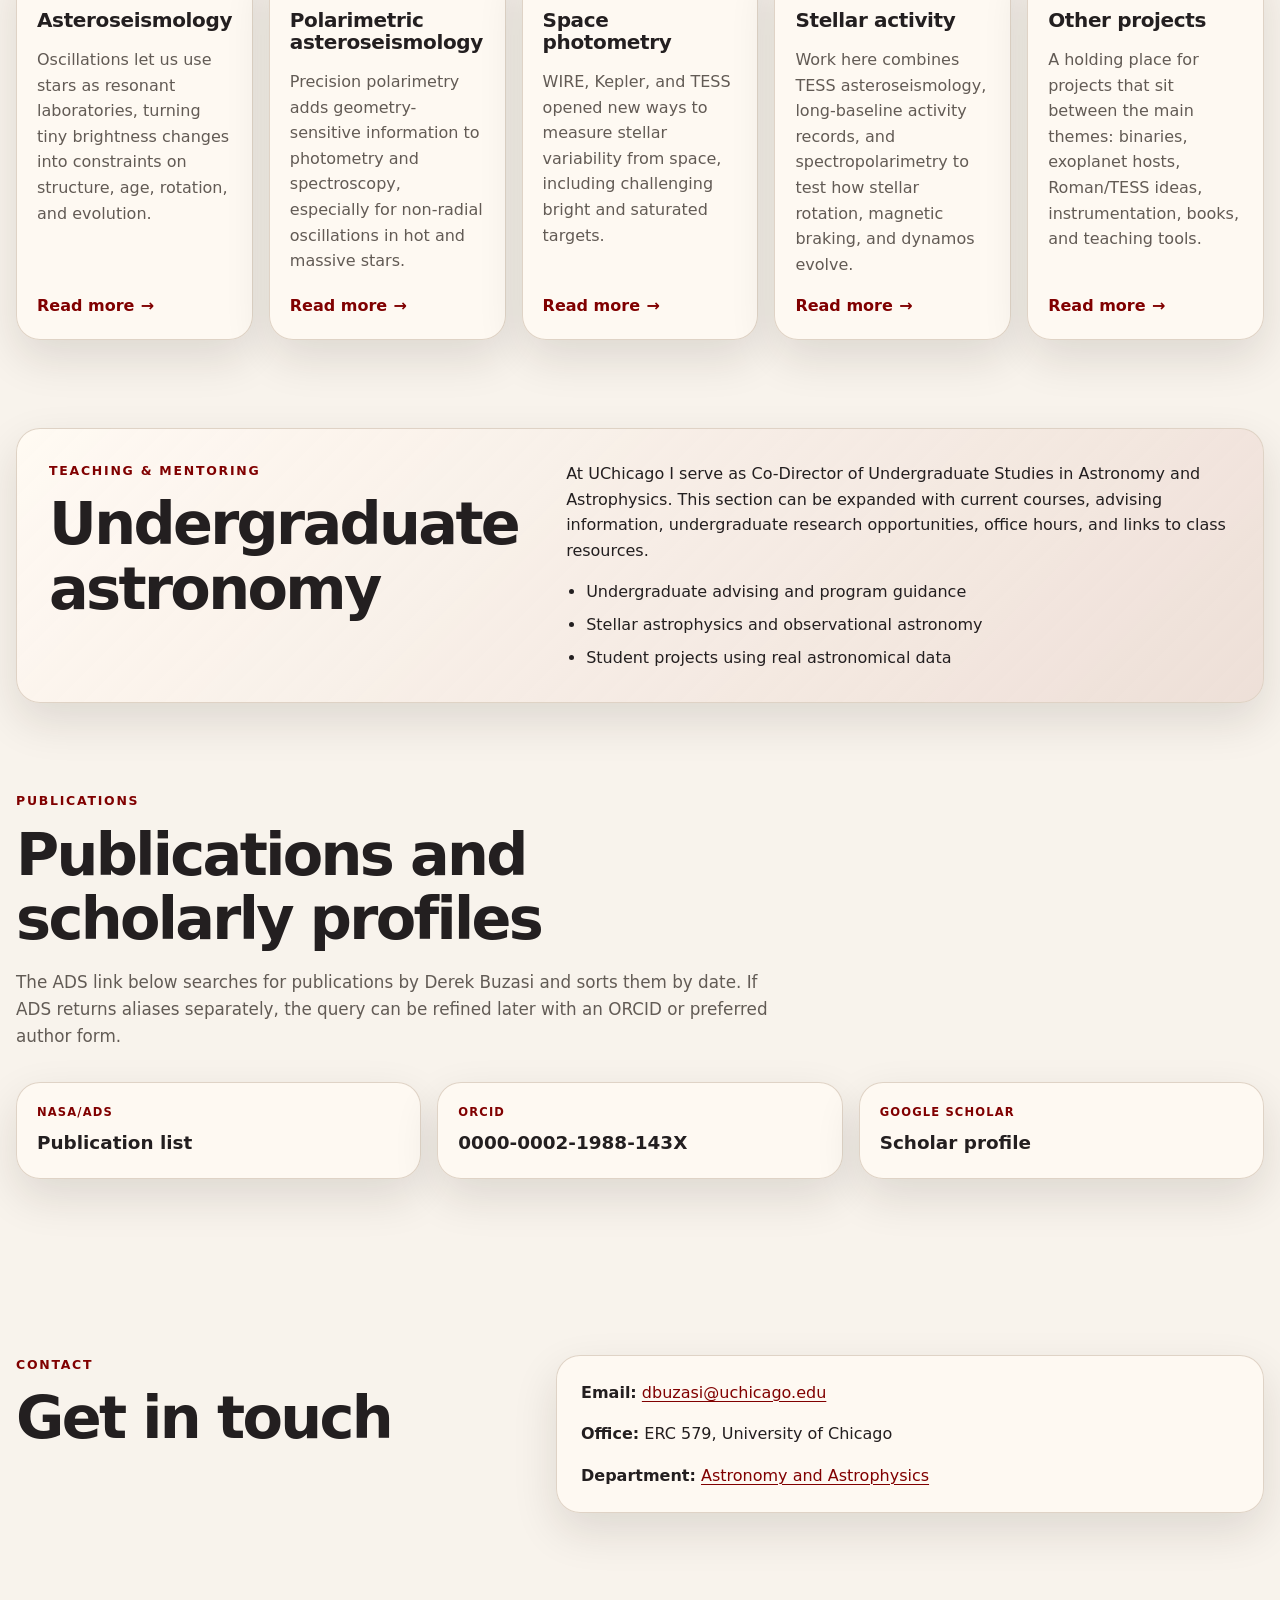
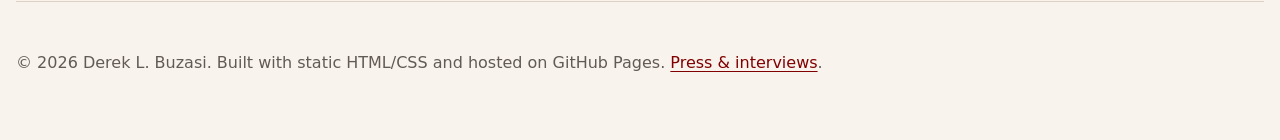
==== commit f1a5a63c: "Update index.html" ====
--- a/index.html
+++ b/index.html
@@ -107,7 +107,7 @@
           <p class="card-kicker">rotation &amp; magnetism</p>
           <h3>Stellar activity</h3>
           <p>
-            Work with Travis Metcalfe and collaborators combines TESS asteroseismology, long-baseline activity records, and spectropolarimetry to test how stellar rotation, magnetic braking, and dynamos evolve.
+            Work here combines TESS asteroseismology, long-baseline activity records, and spectropolarimetry to test how stellar rotation, magnetic braking, and dynamos evolve.
           </p>
           <a class="card-link" href="research/stellar-activity.html">Read more</a>
         </article>
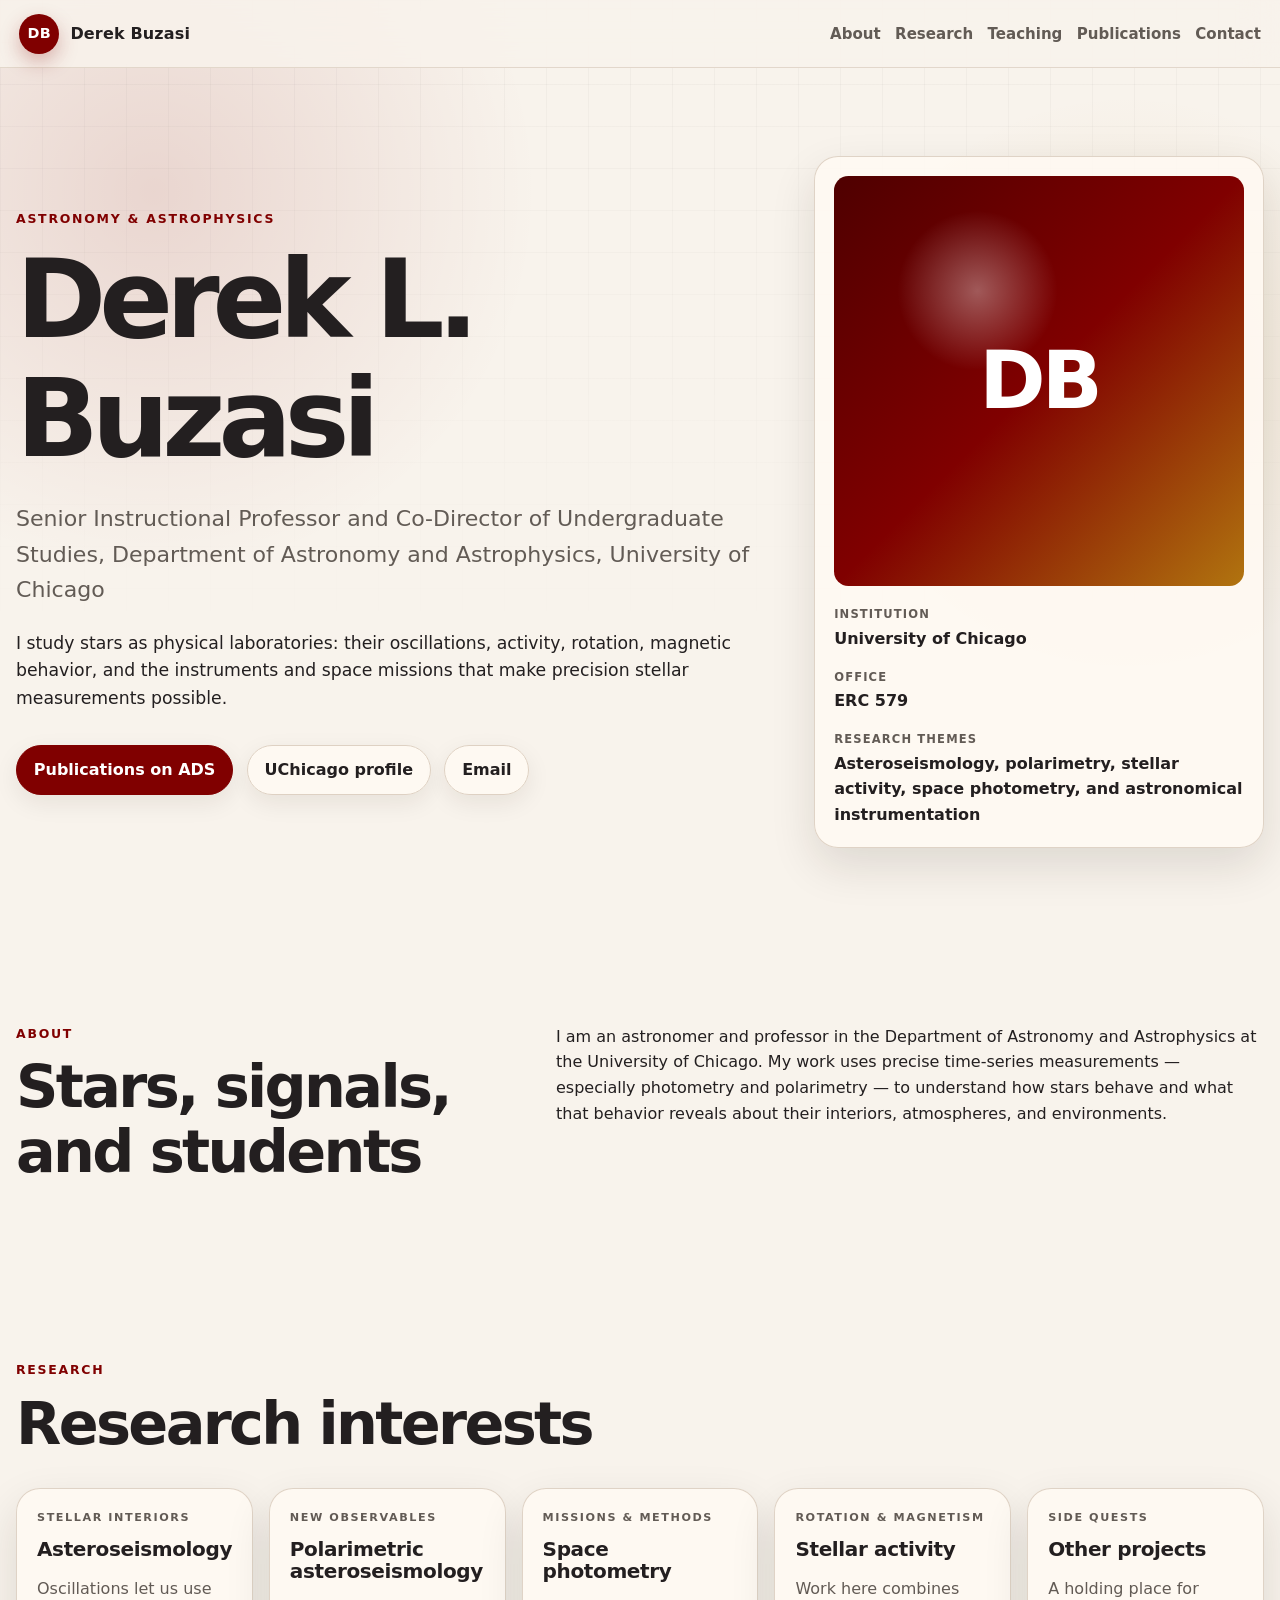
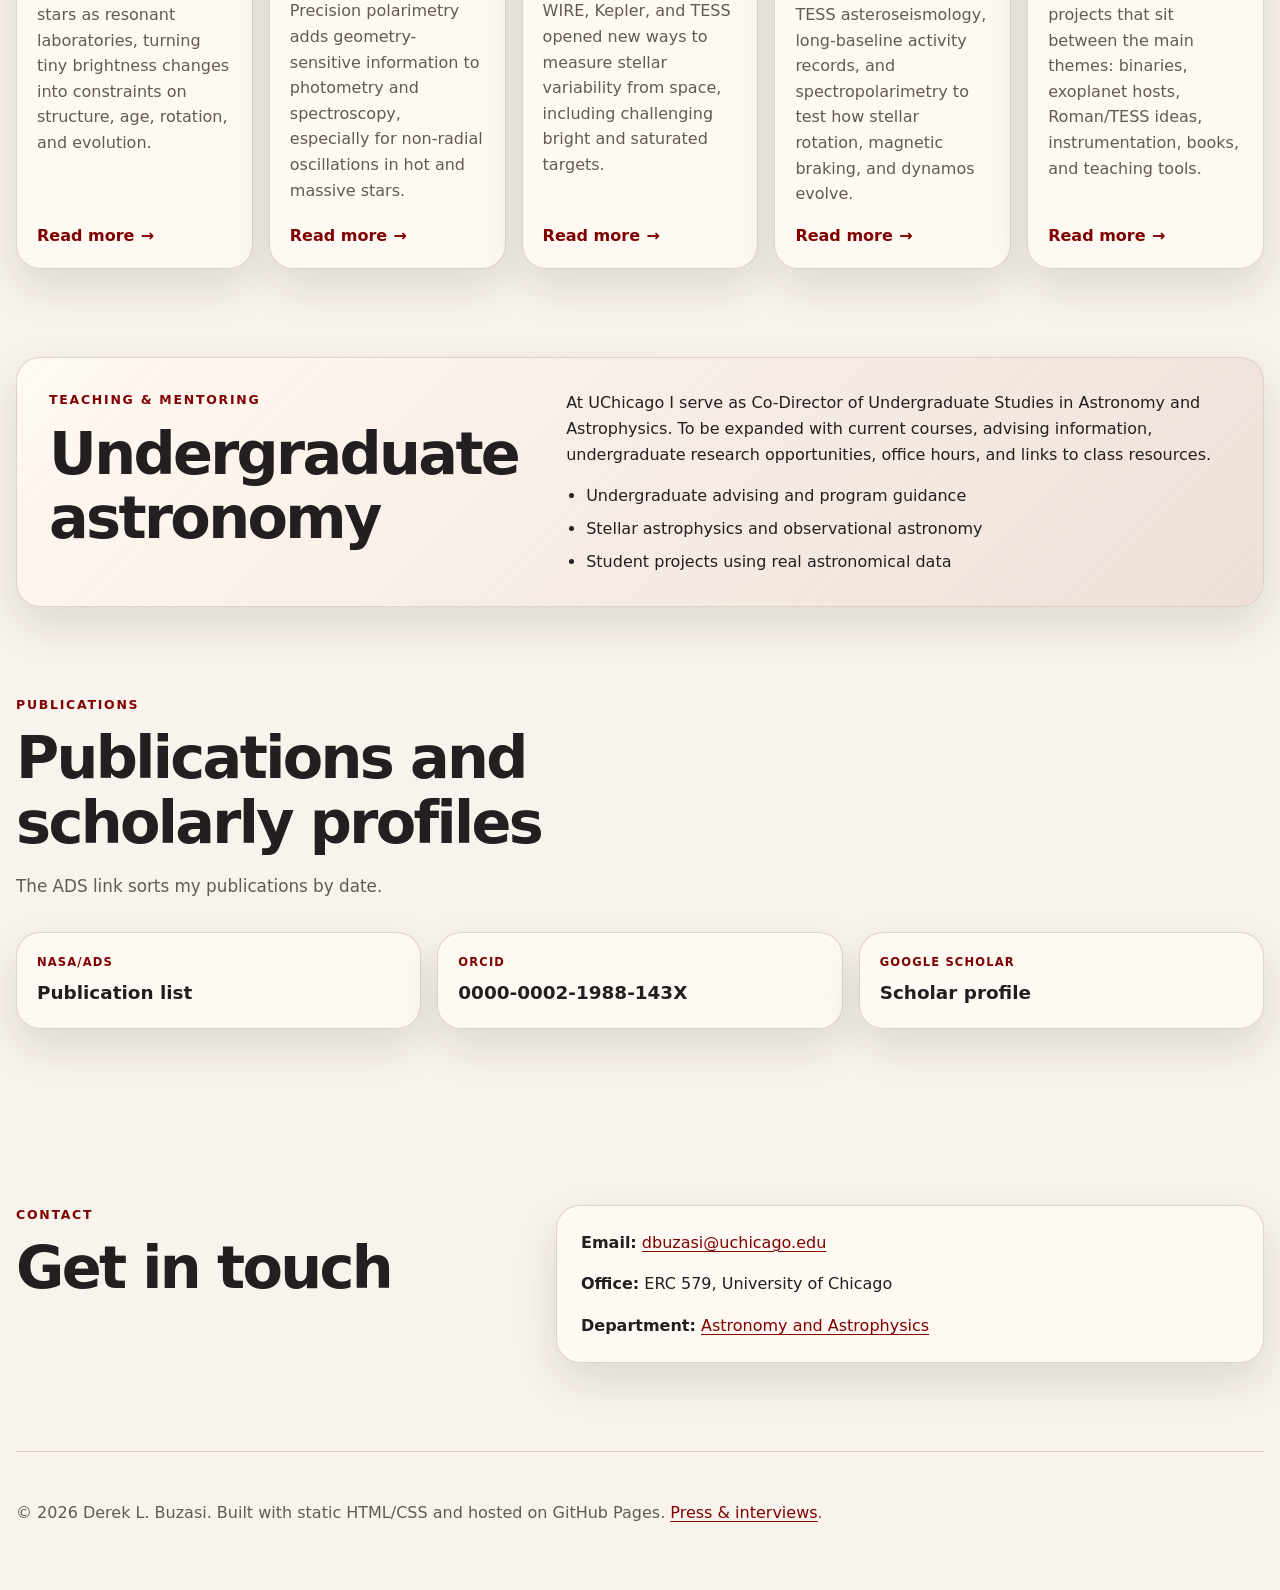
==== commit 2fa8e5c0: "Update index.html" ====
--- a/index.html
+++ b/index.html
@@ -76,7 +76,6 @@
       <div class="section-heading">
         <p class="eyebrow">Research</p>
         <h2>Research interests</h2>
-        <p>Each card now links to a short draft page with more detail. The text is intentionally editable, so it should be easy to tune the emphasis later.</p>
       </div>
       <div class="card-grid research-grid">
         <article class="card linked-card">
@@ -129,7 +128,7 @@
       </div>
       <div class="prose">
         <p>
-          At UChicago I serve as Co-Director of Undergraduate Studies in Astronomy and Astrophysics. This section can be expanded with current courses, advising information, undergraduate research opportunities, office hours, and links to class resources.
+          At UChicago I serve as Co-Director of Undergraduate Studies in Astronomy and Astrophysics. To be expanded with current courses, advising information, undergraduate research opportunities, office hours, and links to class resources.
         </p>
         <ul class="clean-list">
           <li>Undergraduate advising and program guidance</li>
@@ -144,7 +143,7 @@
         <p class="eyebrow">Publications</p>
         <h2>Publications and scholarly profiles</h2>
         <p>
-          The ADS link below searches for publications by Derek Buzasi and sorts them by date. If ADS returns aliases separately, the query can be refined later with an ORCID or preferred author form.
+          The ADS link sorts my publications by date. 
         </p>
       </div>
       <div class="link-cards">
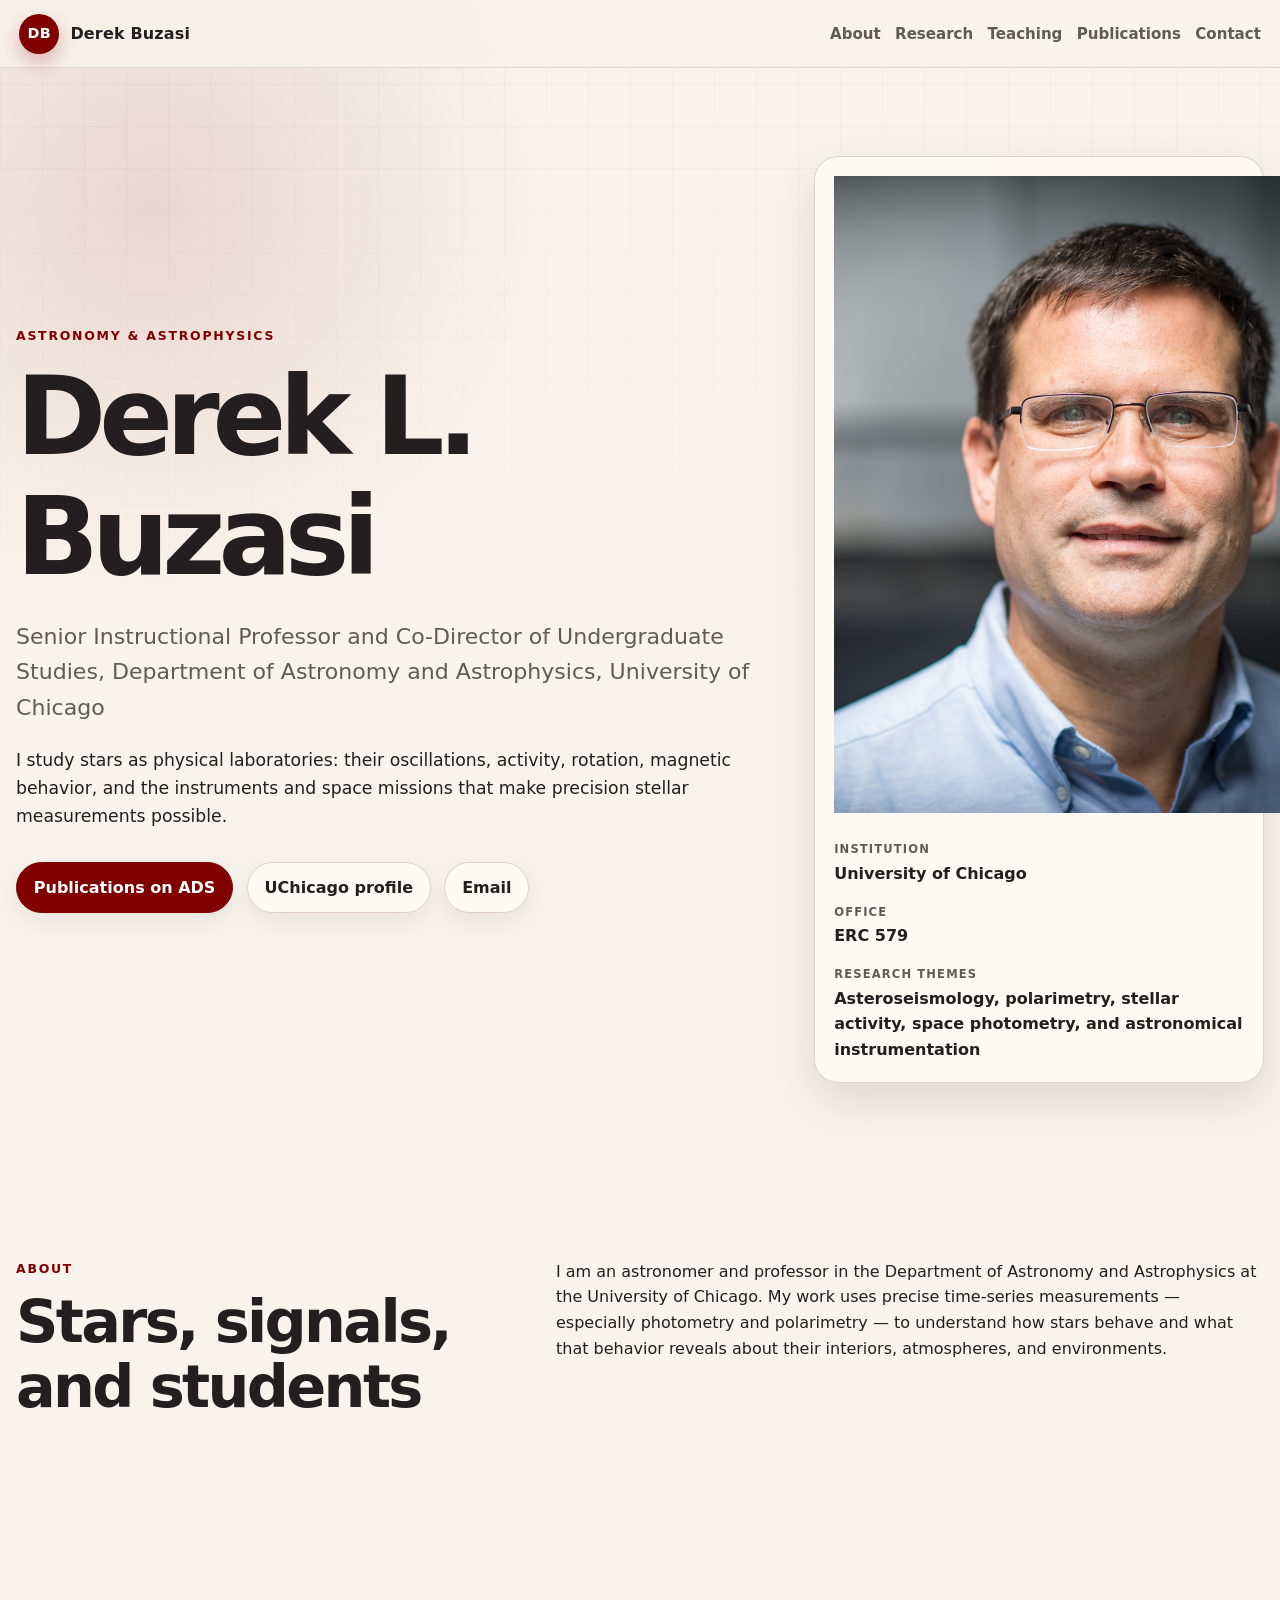
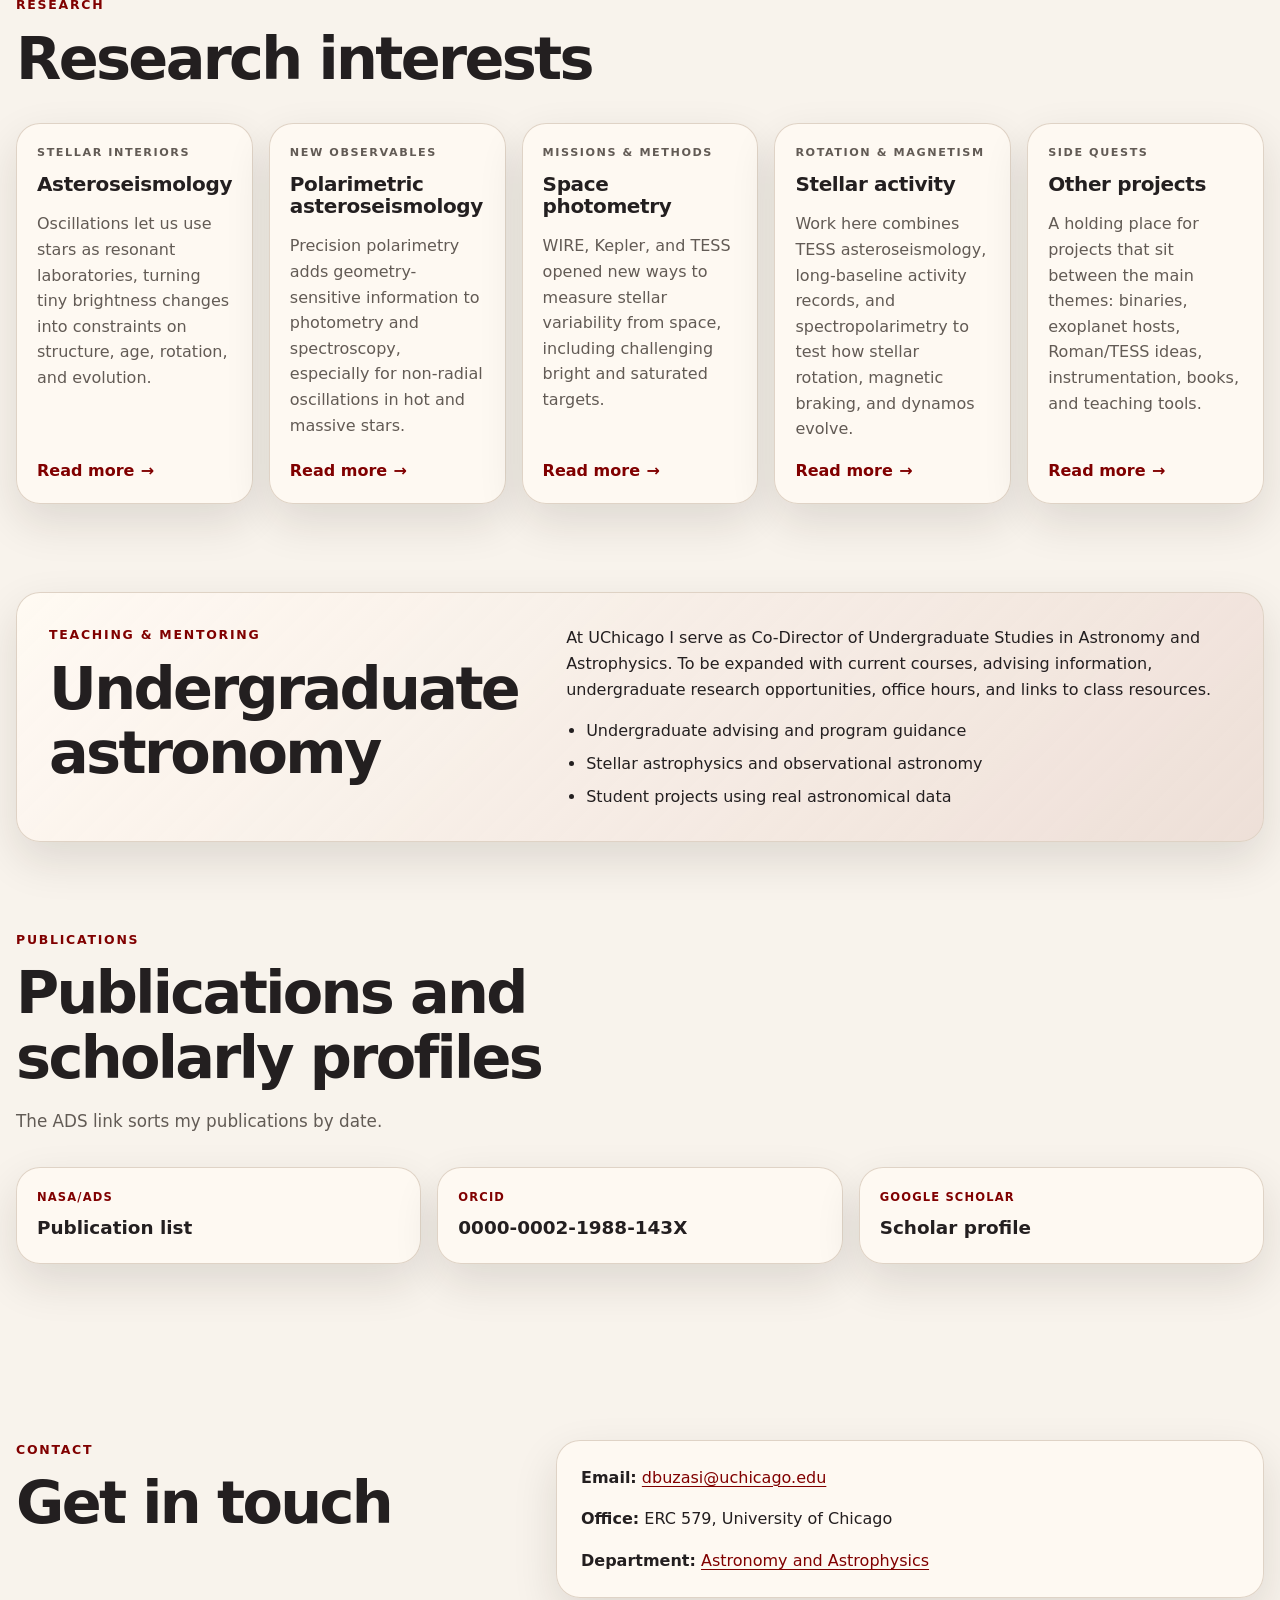
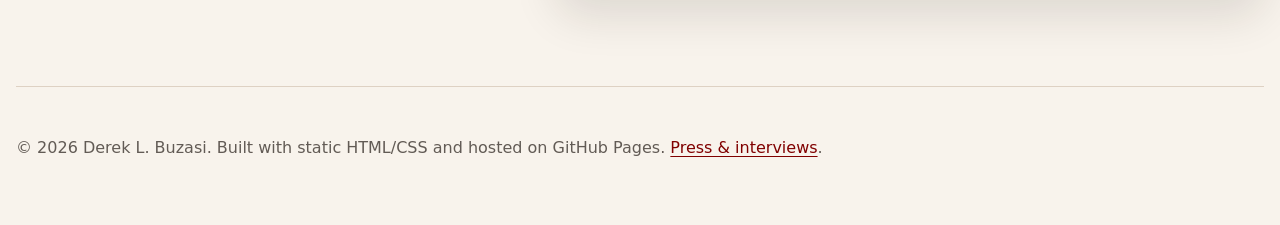
==== commit a9fcb494: "added pic" ====
--- a/index.html
+++ b/index.html
@@ -42,7 +42,7 @@
         </div>
       </div>
       <aside class="hero-card" aria-label="Profile highlights">
-        <div class="portrait-placeholder" aria-hidden="true">DB</div>
+        <img class="portrait-photo" src="assets/DBuzasi_headshot_medium.png" alt="Portrait of Derek Buzasi" />
         <dl>
           <div>
             <dt>Institution</dt>
